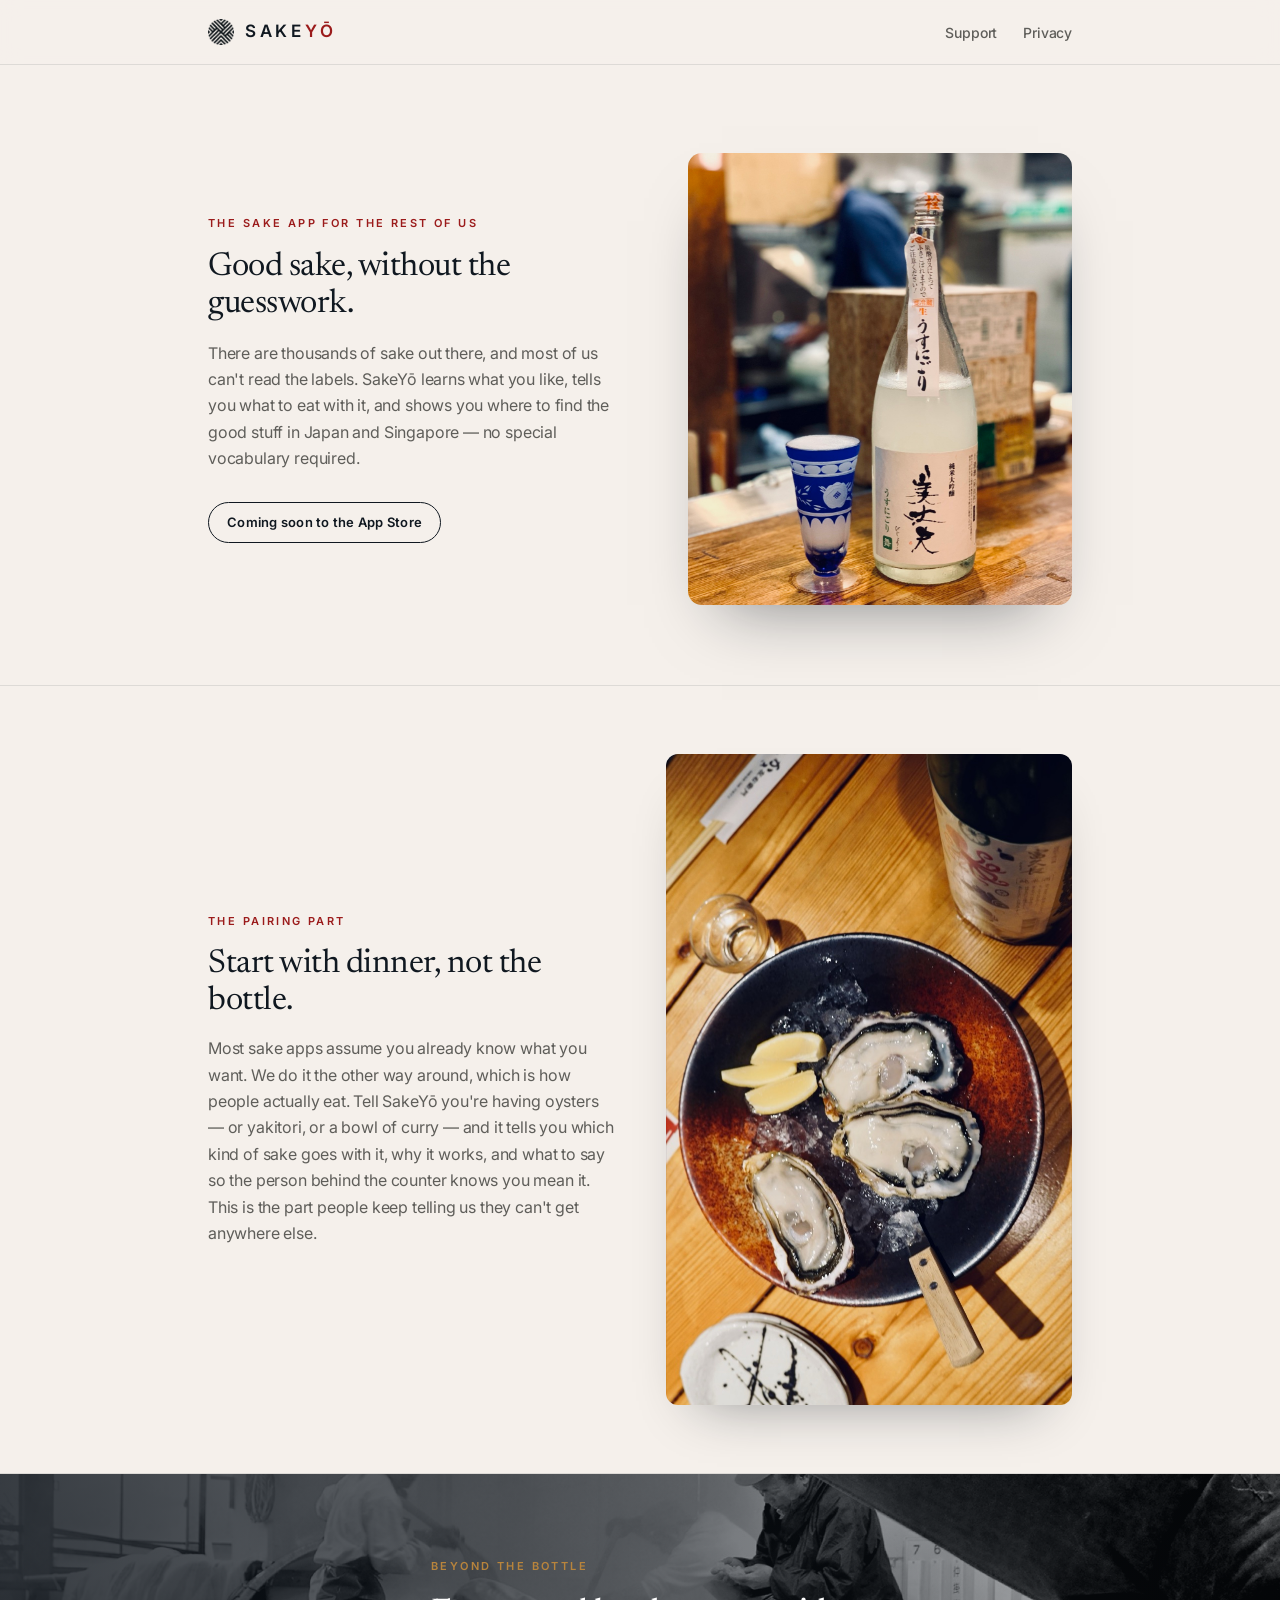
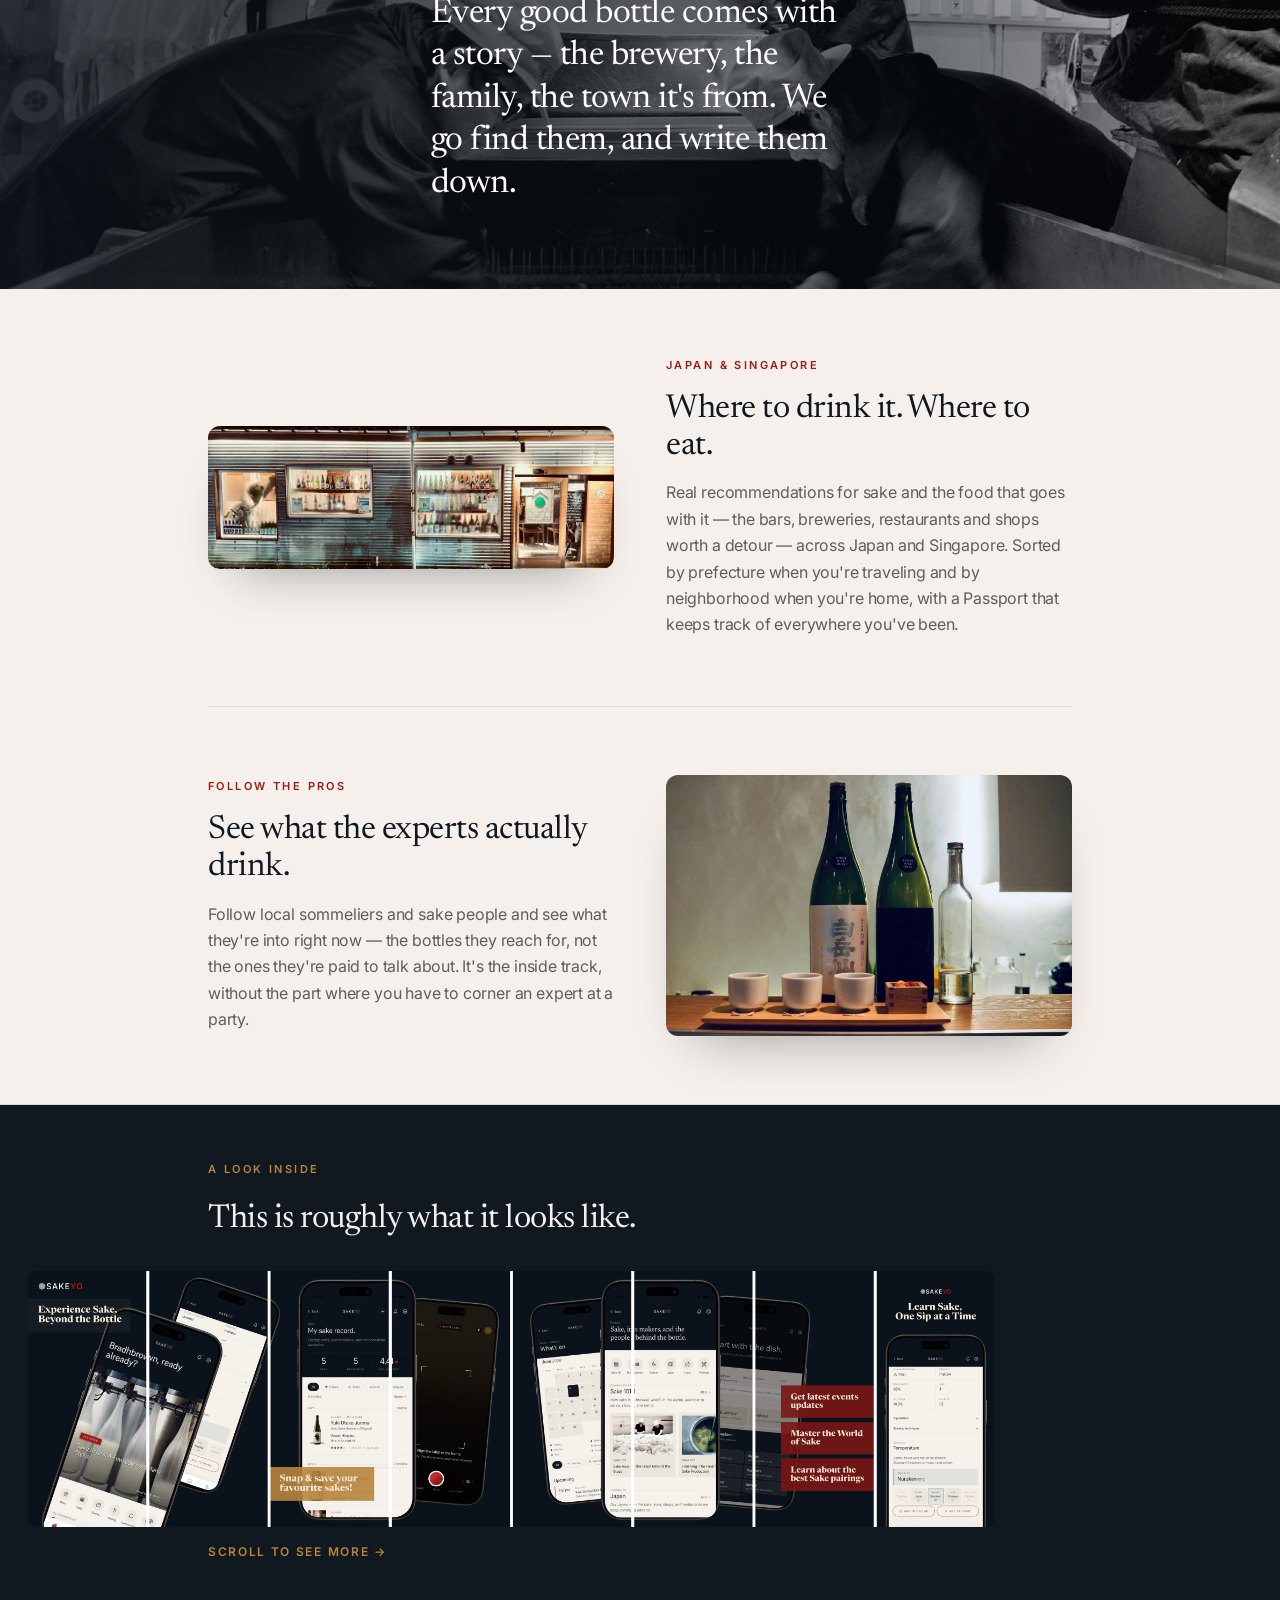
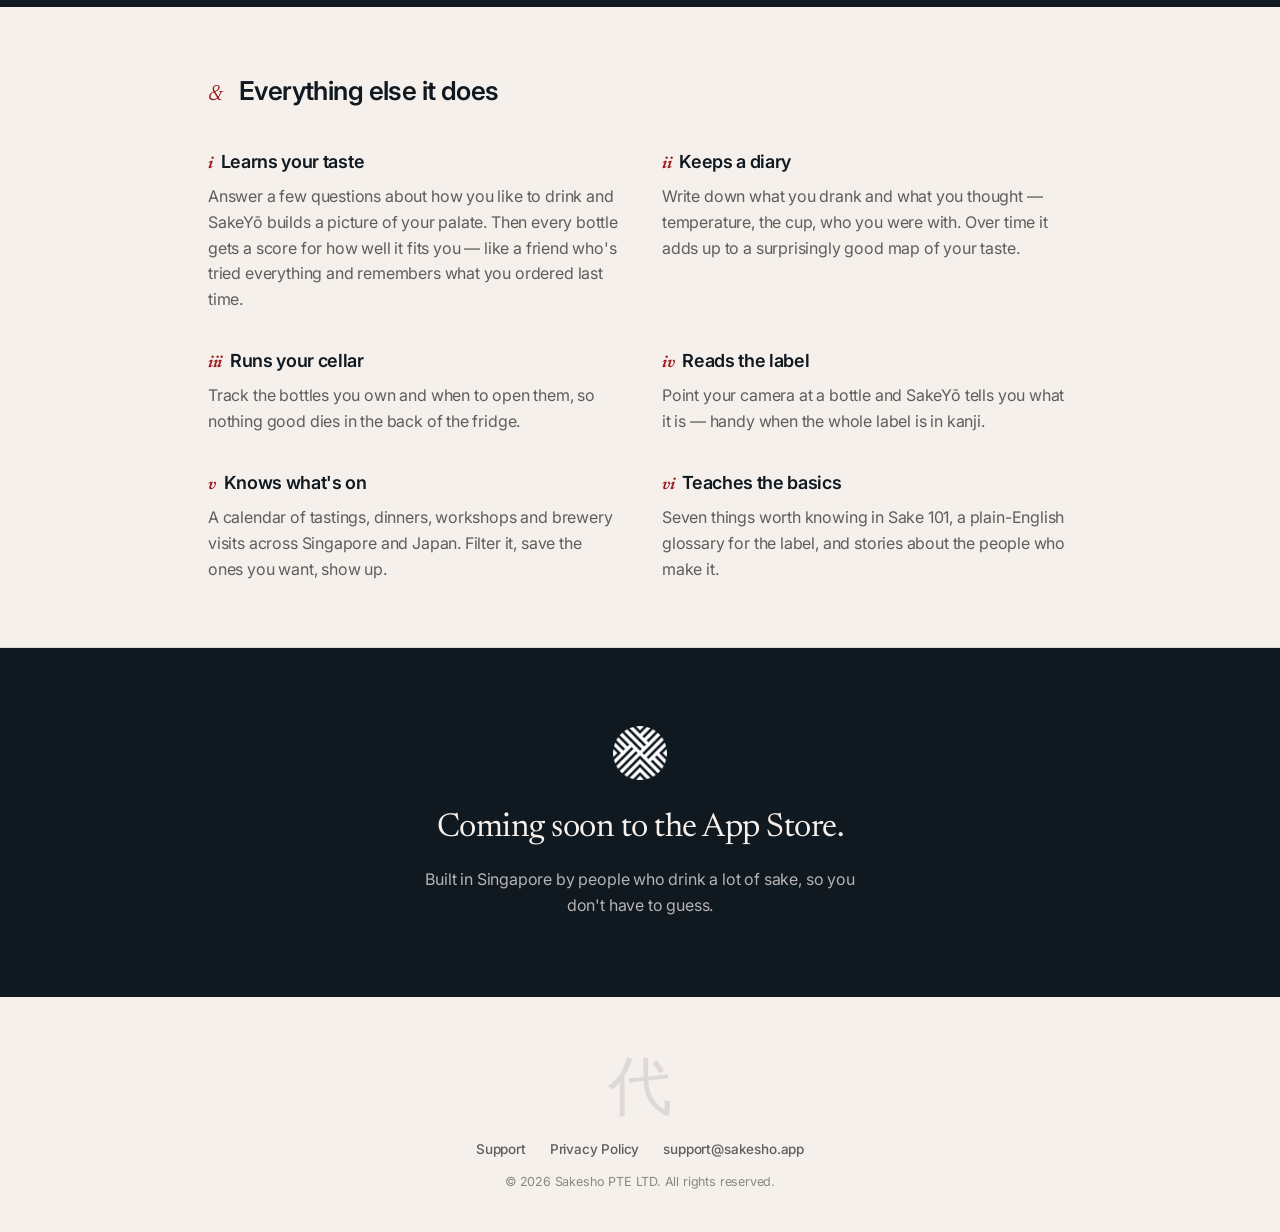
==== index.html @ 9c8bcdfa "Revert to bowl-oyster photo, match hero type to sections, shrink app strip - Roll pairing image back" ====
<!DOCTYPE html>
<html lang="en">
<head>
<meta charset="utf-8">
<meta name="viewport" content="width=device-width, initial-scale=1">
<title>SakeYō — Good sake, without the guesswork</title>
<meta name="description" content="SakeYō learns what sake you like, tells you what to eat with it, and shows you where to find the good stuff in Japan and Singapore. No special vocabulary required.">
<meta property="og:title" content="SakeYō — Good sake, without the guesswork">
<meta property="og:description" content="Learns what you like, tells you what to eat with it, and shows you where to find the good stuff in Japan and Singapore.">
<meta property="og:image" content="https://sakeyo.com/images/hero-bottle.jpg">
<meta property="og:type" content="website">
<meta property="og:url" content="https://sakeyo.com/">
<link rel="icon" type="image/png" href="images/logomark-black.png">
<link rel="preconnect" href="https://fonts.googleapis.com">
<link rel="preconnect" href="https://fonts.gstatic.com" crossorigin>
<link href="https://fonts.googleapis.com/css2?family=Inter:wght@400;500;600;700&family=Newsreader:opsz,wght@6..72,400;6..72,500;6..72,600&display=swap" rel="stylesheet">
<link rel="stylesheet" href="styles.css">
</head>
<body>

<nav class="nav">
  <div class="wrap">
    <a href="index.html" class="brand">
      <img class="brand-mark" src="images/logomark-black.png" alt="">
      <span class="wordmark">SAKE<span class="o">YŌ</span></span>
    </a>
    <div class="nav-links">
      <a href="support.html">Support</a>
      <a href="privacy.html">Privacy</a>
    </div>
  </div>
</nav>

<header class="hero">
  <div class="wrap hero-grid">
    <div class="hero-copy">
      <div class="overline">The sake app for the rest of us</div>
      <h1>Good sake, without the guesswork.</h1>
      <p>There are thousands of sake out there, and most of us can't read the labels. SakeYō learns what you like, tells you what to eat with it, and shows you where to find the good stuff in Japan and Singapore — no special vocabulary required.</p>
      <span class="badge">Coming soon to the App Store</span>
    </div>
    <div class="hero-media">
      <img src="images/hero-bottle.jpg" alt="A bottle of Bijofu junmai daiginjo with a blue cut-glass cup on a counter">
    </div>
  </div>
</header>

<section class="showcase">
  <div class="wrap">
    <div class="show-row reverse">
      <div class="show-media"><img src="images/oysters-bowl.jpg" alt="A bowl of fresh oysters on ice with lemon, beside a bottle of sake"></div>
      <div class="show-copy">
        <div class="overline">The pairing part</div>
        <h3>Start with dinner, not the bottle.</h3>
        <p>Most sake apps assume you already know what you want. We do it the other way around, which is how people actually eat. Tell SakeYō you're having oysters — or yakitori, or a bowl of curry — and it tells you which kind of sake goes with it, why it works, and what to say so the person behind the counter knows you mean it. This is the part people keep telling us they can't get anywhere else.</p>
      </div>
    </div>
  </div>
</section>

<section class="band">
  <img class="band-bg" src="images/craft.jpg" alt="Brewers at work inside a sake brewery">
  <div class="band-overlay"></div>
  <div class="wrap band-inner">
    <div class="overline light">Beyond the bottle</div>
    <p class="band-quote">Every good bottle comes with a story — the brewery, the family, the town it's from. We go find them, and write them down.</p>
  </div>
</section>

<section class="showcase">
  <div class="wrap">
    <div class="show-row">
      <div class="show-media"><img src="images/places.jpg" alt="A sake shop at night, its windows lined with bottles"></div>
      <div class="show-copy">
        <div class="overline">Japan &amp; Singapore</div>
        <h3>Where to drink it. Where to eat.</h3>
        <p>Real recommendations for sake and the food that goes with it — the bars, breweries, restaurants and shops worth a detour — across Japan and Singapore. Sorted by prefecture when you're traveling and by neighborhood when you're home, with a Passport that keeps track of everywhere you've been.</p>
      </div>
    </div>
    <div class="show-row reverse">
      <div class="show-media"><img src="images/flight.jpg" alt="A tasting flight of sake with bottles and small cups"></div>
      <div class="show-copy">
        <div class="overline">Follow the pros</div>
        <h3>See what the experts actually drink.</h3>
        <p>Follow local sommeliers and sake people and see what they're into right now — the bottles they reach for, not the ones they're paid to talk about. It's the inside track, without the part where you have to corner an expert at a party.</p>
      </div>
    </div>
  </div>
</section>

<section class="appshow">
  <div class="wrap">
    <div class="appshow-head">
      <div class="overline light">A look inside</div>
      <h2>This is roughly what it looks like.</h2>
    </div>
  </div>
  <div class="appshow-scroll">
    <img src="images/app-strip.jpg" alt="SakeYō app screens: recommendations, a tasting diary, label scanning, an events calendar, Sake 101, and food pairings">
  </div>
  <div class="wrap"><p class="appshow-hint">Scroll to see more →</p></div>
</section>

<section>
  <div class="wrap">
    <div class="sec-head"><span class="num">&amp;</span><h2>Everything else it does</h2></div>
    <div class="grid">
      <div class="feat">
        <h3><span class="mk">i</span>Learns your taste</h3>
        <p>Answer a few questions about how you like to drink and SakeYō builds a picture of your palate. Then every bottle gets a score for how well it fits you — like a friend who's tried everything and remembers what you ordered last time.</p>
      </div>
      <div class="feat">
        <h3><span class="mk">ii</span>Keeps a diary</h3>
        <p>Write down what you drank and what you thought — temperature, the cup, who you were with. Over time it adds up to a surprisingly good map of your taste.</p>
      </div>
      <div class="feat">
        <h3><span class="mk">iii</span>Runs your cellar</h3>
        <p>Track the bottles you own and when to open them, so nothing good dies in the back of the fridge.</p>
      </div>
      <div class="feat">
        <h3><span class="mk">iv</span>Reads the label</h3>
        <p>Point your camera at a bottle and SakeYō tells you what it is — handy when the whole label is in kanji.</p>
      </div>
      <div class="feat">
        <h3><span class="mk">v</span>Knows what's on</h3>
        <p>A calendar of tastings, dinners, workshops and brewery visits across Singapore and Japan. Filter it, save the ones you want, show up.</p>
      </div>
      <div class="feat">
        <h3><span class="mk">vi</span>Teaches the basics</h3>
        <p>Seven things worth knowing in Sake 101, a plain-English glossary for the label, and stories about the people who make it.</p>
      </div>
    </div>
  </div>
</section>

<section class="cta">
  <div class="wrap cta-inner">
    <img class="cta-mark" src="images/logomark-white.png" alt="">
    <h2>Coming soon to the App Store.</h2>
    <p>Built in Singapore by people who drink a lot of sake, so you don't have to guess.</p>
  </div>
</section>

<footer>
  <div class="wrap">
    <div class="kanji">代</div>
    <div class="foot-links">
      <a href="support.html">Support</a>
      <a href="privacy.html">Privacy Policy</a>
      <a href="mailto:support@sakesho.app">support@sakesho.app</a>
    </div>
    <div class="copy">© 2026 Sakesho PTE LTD. All rights reserved.</div>
  </div>
</footer>

</body>
</html>
---- styles.css ----
/* Sakesho — site styles (Kinfolk direction, matched to app UI kit) */
:root{
  --black:#0d131a; --crimson:#9B1B1B; --crimson-deep:#7A1515;
  --cream:#F5F0EB; --cream-deep:#EDE6DD; --cream-warm:#E8DFD2; --sand:#D4C5AA;
  --gold:#B8843C; --green:#2D6B4F; --navy:#1A2E3D;
  --ink:#101820; --ink-mute:#5F5E5A; --ink-faint:#8A8880;
  --hair:rgba(16,24,32,0.10); --hair-soft:rgba(16,24,32,0.06); --hair-strong:rgba(16,24,32,0.14);
  --sans:'Inter',-apple-system,BlinkMacSystemFont,'SF Pro Display',system-ui,sans-serif;
  --serif:'Newsreader', Georgia, 'Iowan Old Style', serif;
}
*{box-sizing:border-box;margin:0;padding:0}
html{scroll-behavior:smooth}
body{
  background:var(--cream);font-family:var(--sans);color:var(--ink);
  letter-spacing:-0.011em;-webkit-font-smoothing:antialiased;line-height:1.5;
}
a{color:inherit;text-decoration:none}
.wrap{max-width:920px;margin:0 auto;padding:0 28px}

/* NAV */
.nav{border-bottom:1px solid var(--hair);position:sticky;top:0;background:rgba(245,240,235,0.88);backdrop-filter:blur(10px);z-index:10}
.nav .wrap{display:flex;align-items:center;justify-content:space-between;height:64px}
.brand{display:flex;align-items:center;gap:11px}
.brand-mark{width:26px;height:26px;display:block}
.wordmark{font-family:var(--sans);font-size:17px;font-weight:600;letter-spacing:0.22em;text-transform:uppercase;color:var(--ink)}
.wordmark .o{color:var(--crimson)}
.nav-links{display:flex;gap:26px;font-size:14px;font-weight:500;color:var(--ink-mute)}
.nav-links a:hover{color:var(--crimson)}

/* HERO */
.hero{padding:88px 0 80px;border-bottom:1px solid var(--hair)}
.hero-grid{display:grid;grid-template-columns:1.05fr 0.95fr;gap:56px;align-items:center}
.overline{font-family:var(--sans);font-size:11px;font-weight:600;letter-spacing:0.22em;text-transform:uppercase;color:var(--crimson);margin-bottom:18px}
.overline.light{color:var(--gold)}
/* Hero header/body deliberately matched to the showcase sections for consistency */
.hero h1{font-family:var(--serif);font-size:clamp(25px,3vw,33px);font-weight:400;line-height:1.12;letter-spacing:-0.015em;margin-bottom:16px;max-width:18ch}
.hero p{font-size:16px;color:var(--ink-mute);line-height:1.65;max-width:46ch}
.badge{display:inline-block;margin-top:30px;padding:10px 18px;border:1px solid var(--ink);border-radius:100px;font-size:13px;font-weight:600;letter-spacing:0.02em;color:var(--ink)}
.hero-media img{width:100%;height:auto;display:block;border-radius:14px;box-shadow:0 34px 64px -34px rgba(16,24,32,0.5)}

/* IMAGE BAND */
.band{position:relative;border:0;padding:0;min-height:360px;display:flex;align-items:center;overflow:hidden}
.band-bg{position:absolute;inset:0;width:100%;height:100%;object-fit:cover;filter:grayscale(100%) contrast(1.04)}
.band-overlay{position:absolute;inset:0;background:linear-gradient(90deg,rgba(13,19,26,0.82) 0%,rgba(13,19,26,0.55) 55%,rgba(13,19,26,0.30) 100%)}
.band-inner{position:relative;padding:84px 28px}
.band-quote{font-family:var(--serif);font-size:clamp(25px,3.2vw,34px);font-weight:400;line-height:1.25;letter-spacing:-0.015em;color:#fff;max-width:22ch;margin-top:14px}

/* SHOWCASE ROWS */
.showcase{padding:0;border-bottom:1px solid var(--hair)}
.show-row{display:grid;grid-template-columns:1fr 1fr;gap:52px;align-items:center;padding:68px 0;border-bottom:1px solid var(--hair)}
.show-row:last-child{border-bottom:0}
.show-media img{width:100%;height:auto;display:block;border-radius:12px;box-shadow:0 28px 54px -32px rgba(16,24,32,0.45)}
.show-row.reverse .show-media{order:2}
.show-copy h3{font-family:var(--serif);font-size:clamp(25px,3vw,33px);font-weight:400;line-height:1.12;letter-spacing:-0.015em;margin:10px 0 14px}
.show-copy p{font-size:16px;color:var(--ink-mute);line-height:1.65;max-width:42ch}

/* APP SHOWCASE (scrollable strip) */
.appshow{background:var(--ink);border:0;padding:56px 0 46px;overflow:hidden}
.appshow-head{margin-bottom:26px}
.appshow-head h2{font-family:var(--serif);font-size:clamp(25px,3vw,33px);font-weight:400;letter-spacing:-0.015em;color:var(--cream)}
.appshow-scroll{overflow-x:auto;-webkit-overflow-scrolling:touch;padding:0 28px;scrollbar-width:thin}
.appshow-scroll img{height:clamp(190px,20vw,280px);width:auto;max-width:none;display:block;border-radius:8px}
.appshow-hint{margin-top:16px;font-size:12px;font-weight:600;letter-spacing:0.14em;text-transform:uppercase;color:var(--gold)}

/* CTA */
.cta{background:var(--ink);border:0;padding:78px 0}
.cta-inner{text-align:center}
.cta-mark{width:54px;height:54px;display:block;margin:0 auto 24px}
.cta h2{font-family:var(--serif);font-size:clamp(25px,3vw,33px);font-weight:400;letter-spacing:-0.015em;color:var(--cream);margin-bottom:14px}
.cta p{font-size:16px;color:rgba(245,240,235,0.72);line-height:1.6;max-width:44ch;margin:0 auto}

/* SECTION */
section{padding:64px 0;border-bottom:1px solid var(--hair)}
.sec-head{display:flex;align-items:baseline;gap:16px;margin-bottom:36px}
.sec-head .num{font-family:var(--serif);font-style:italic;font-size:22px;color:var(--crimson)}
.sec-head h2{font-family:var(--sans);font-size:26px;font-weight:600;letter-spacing:-0.022em}

/* FEATURE GRID */
.grid{display:grid;grid-template-columns:repeat(2,1fr);gap:34px 44px}
.feat h3{font-family:var(--sans);font-size:18px;font-weight:600;letter-spacing:-0.018em;margin-bottom:8px}
.feat h3 .mk{color:var(--crimson);font-family:var(--serif);font-style:italic;font-size:16px;margin-right:8px}
.feat p{font-size:16px;color:var(--ink-mute);line-height:1.62}

/* SUPPORT / PROSE */
.prose{max-width:680px}
.prose h1{font-family:var(--serif);font-size:clamp(36px,6vw,52px);font-weight:400;line-height:1.05;letter-spacing:-0.02em;margin-bottom:18px}
.lead{font-size:18px;color:var(--ink-mute);line-height:1.6;margin-bottom:8px}
.prose h2{font-family:var(--sans);font-size:20px;font-weight:600;letter-spacing:-0.02em;margin:38px 0 10px}
.prose h3{font-family:var(--sans);font-size:16px;font-weight:600;margin:26px 0 6px}
.prose p{font-size:15.5px;color:var(--ink-mute);line-height:1.65;margin-bottom:14px}
.prose ul{margin:0 0 14px 0;padding-left:0;list-style:none}
.prose li{font-size:15.5px;color:var(--ink-mute);line-height:1.6;padding:6px 0 6px 22px;position:relative}
.prose li::before{content:"—";position:absolute;left:0;color:var(--crimson)}
.prose a{color:var(--crimson);font-weight:500;border-bottom:1px solid rgba(155,27,27,0.3)}
.prose strong{color:var(--ink);font-weight:600}

/* FAQ */
.faq{border-top:1px solid var(--hair)}
.faq details{border-bottom:1px solid var(--hair)}
.faq summary{font-family:var(--sans);font-size:17px;font-weight:600;letter-spacing:-0.015em;color:var(--ink);padding:20px 36px 20px 0;cursor:pointer;list-style:none;position:relative}
.faq summary::-webkit-details-marker{display:none}
.faq summary::after{content:"+";position:absolute;right:6px;top:18px;font-size:22px;font-weight:400;color:var(--crimson);transition:transform .2s}
.faq details[open] summary::after{content:"–"}
.faq .ans{padding:0 0 22px;font-size:15.5px;color:var(--ink-mute);line-height:1.65;max-width:62ch}
.faq .ans a{color:var(--crimson);border-bottom:1px solid rgba(155,27,27,0.3)}

/* CONTACT CARD */
.card{background:#fff;border:1px solid var(--hair-soft);border-radius:10px;padding:30px 32px;margin-top:8px}
.card .label{font-size:11px;font-weight:600;letter-spacing:0.18em;text-transform:uppercase;color:var(--ink-faint);margin-bottom:8px}
.card .email{font-family:var(--serif);font-size:26px;color:var(--ink)}
.card .email a{color:var(--crimson)}
.card .note{font-size:14px;color:var(--ink-mute);margin-top:10px}

/* FOOTER */
footer{padding:56px 0 40px;text-align:center}
.kanji{font-family:var(--sans);font-size:64px;line-height:1;color:rgba(16,24,32,0.10);user-select:none;margin-bottom:22px}
.foot-links{display:flex;gap:24px;justify-content:center;font-size:13.5px;font-weight:500;color:var(--ink-mute);margin-bottom:14px;flex-wrap:wrap}
.foot-links a:hover{color:var(--crimson)}
.copy{font-size:12.5px;color:var(--ink-faint)}

@media (max-width:820px){
  .hero-grid{grid-template-columns:1fr;gap:36px}
  .hero-media{order:-1}
  .show-row{grid-template-columns:1fr;gap:26px;padding:48px 0}
  .show-row.reverse .show-media{order:0}
  .band-quote{max-width:24ch}
}
@media (max-width:640px){
  .grid{grid-template-columns:1fr;gap:28px}
  .nav-links{gap:18px}
  .hero{padding:56px 0 48px}
  section{padding:48px 0}
  .band-inner{padding:60px 28px}
  .cta{padding:60px 0}
}
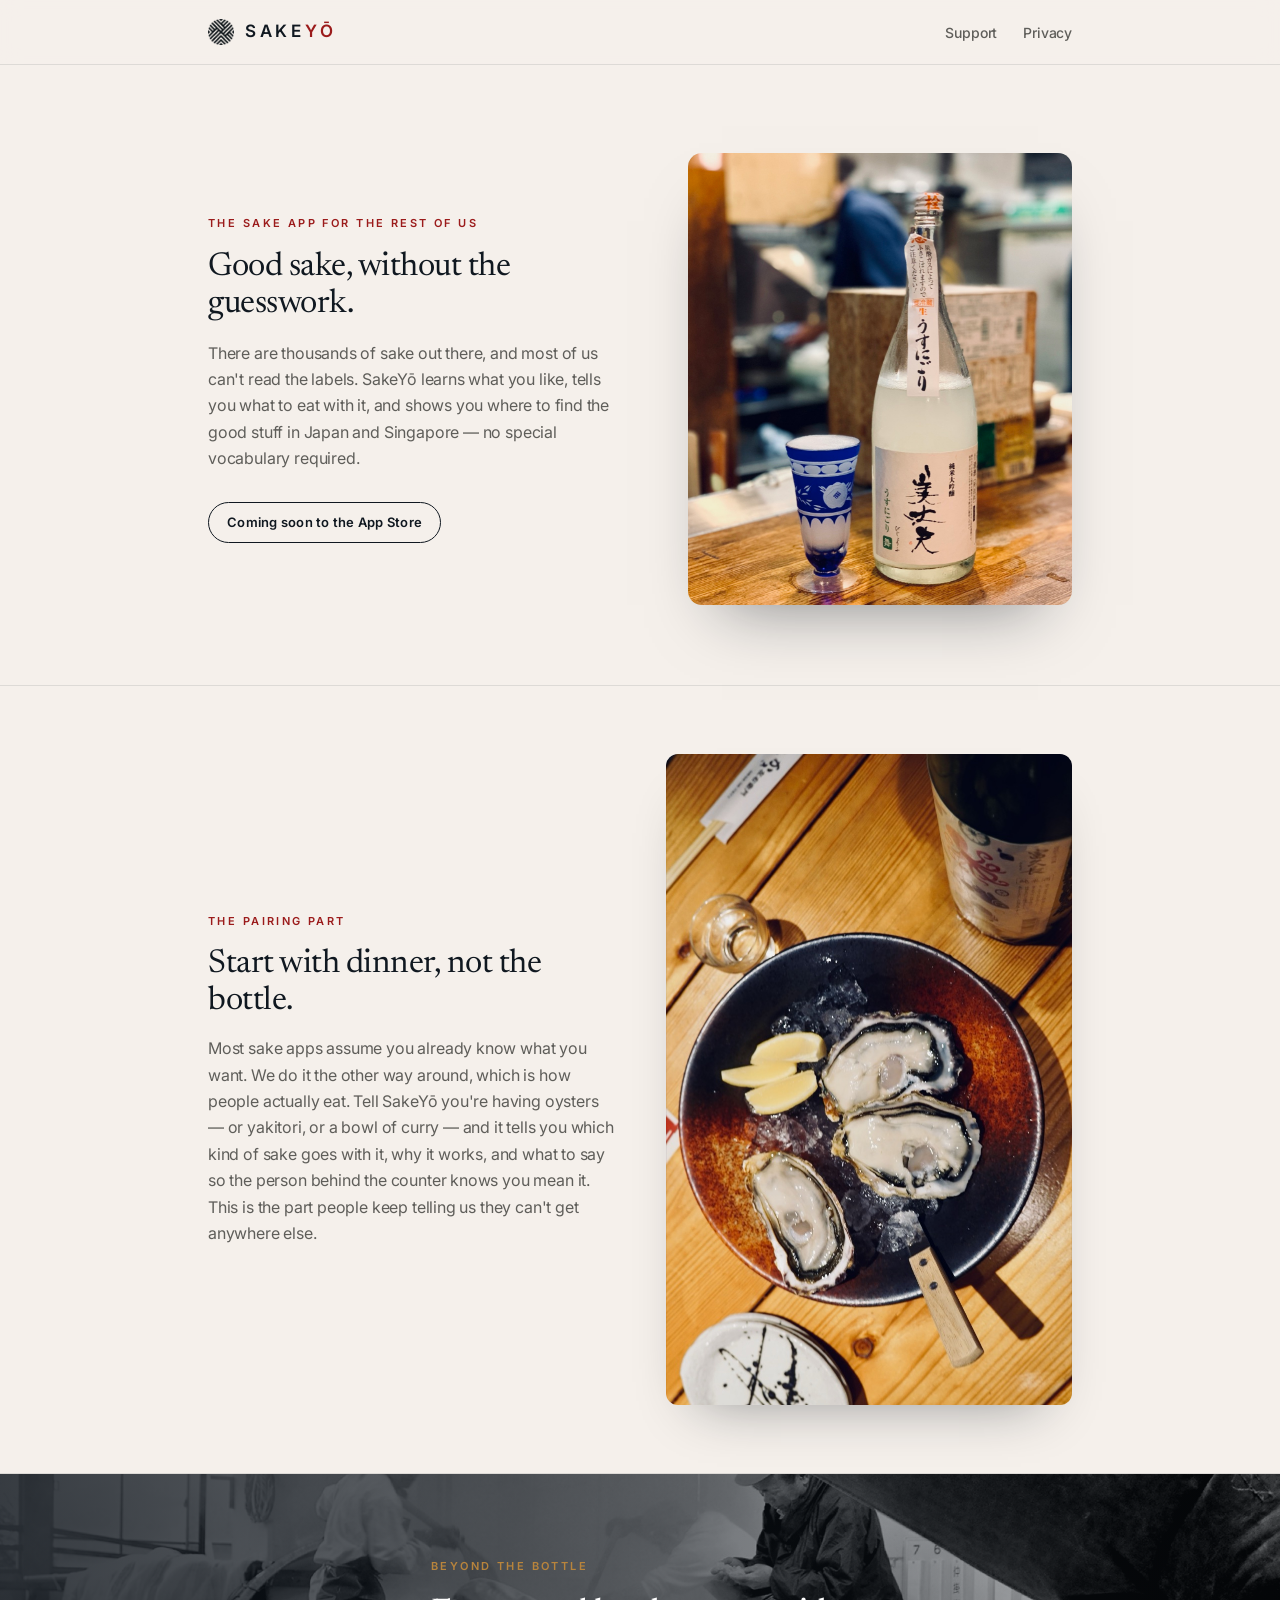
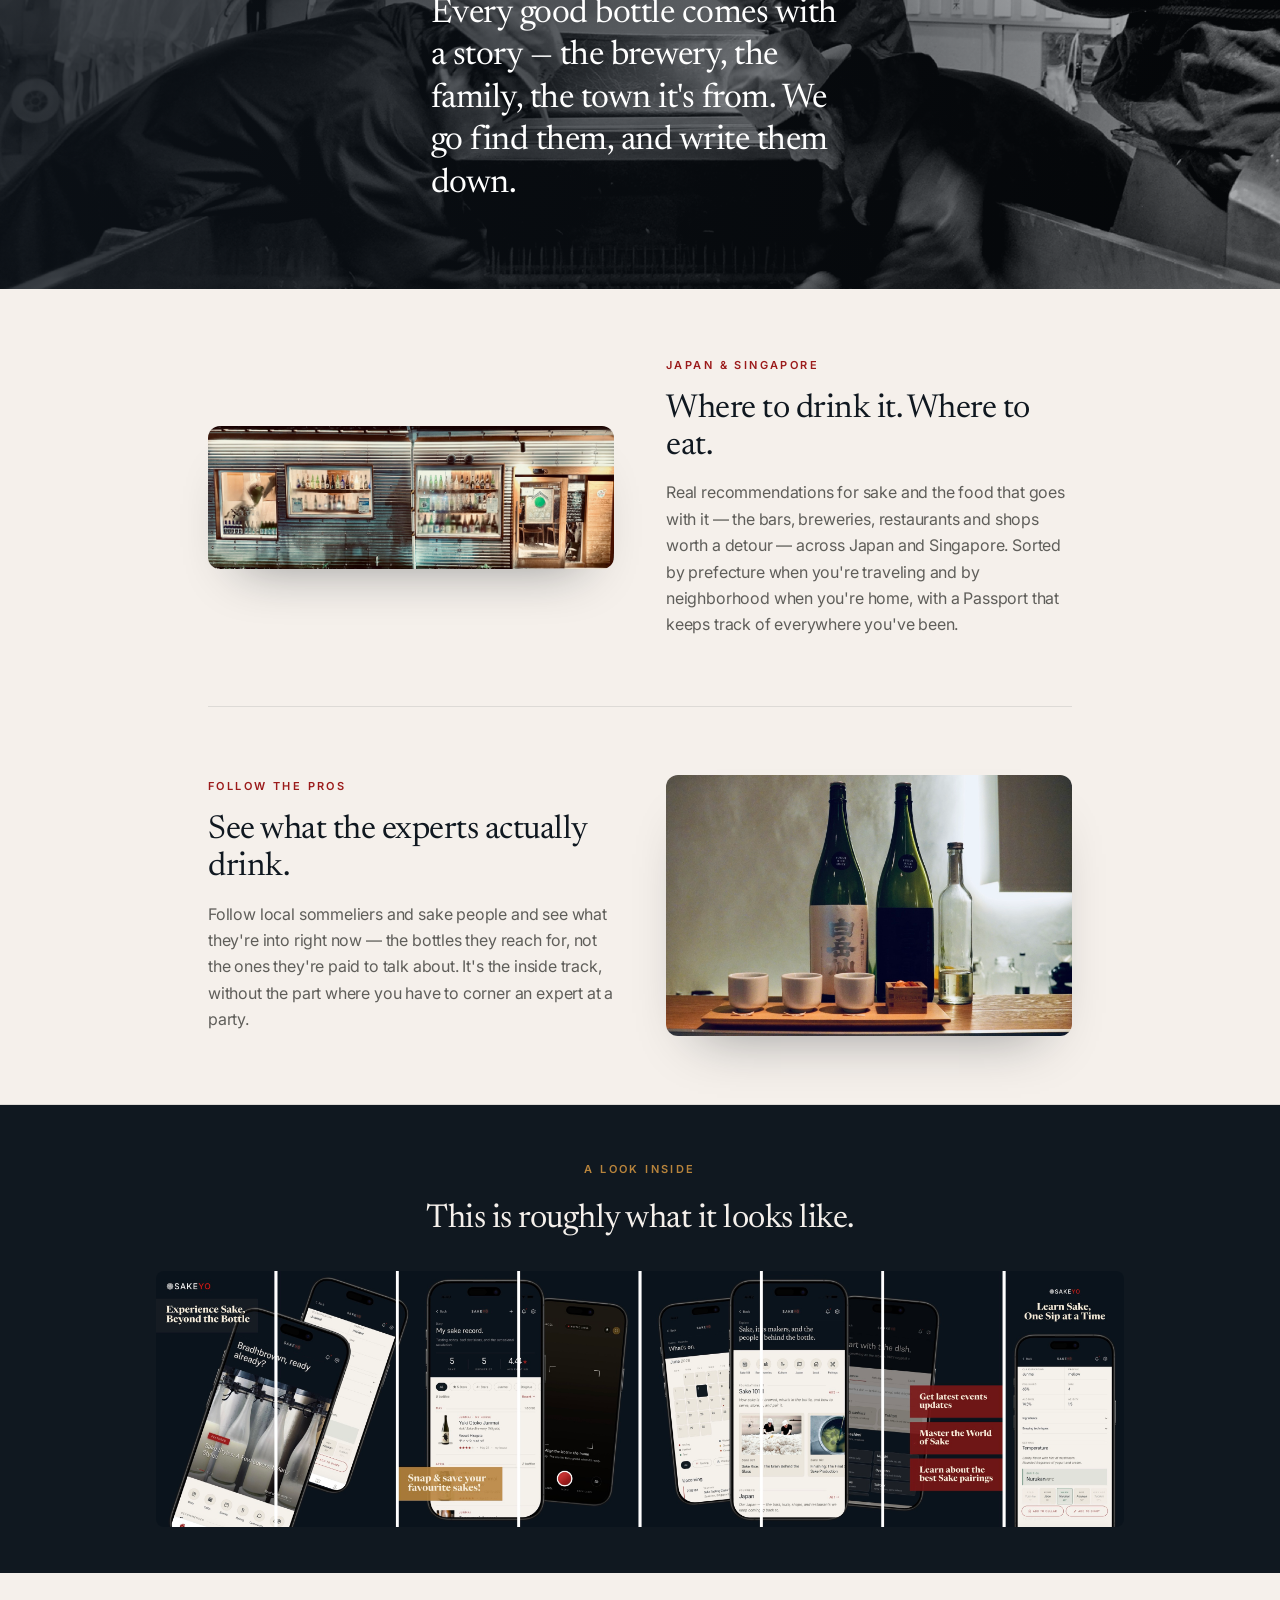
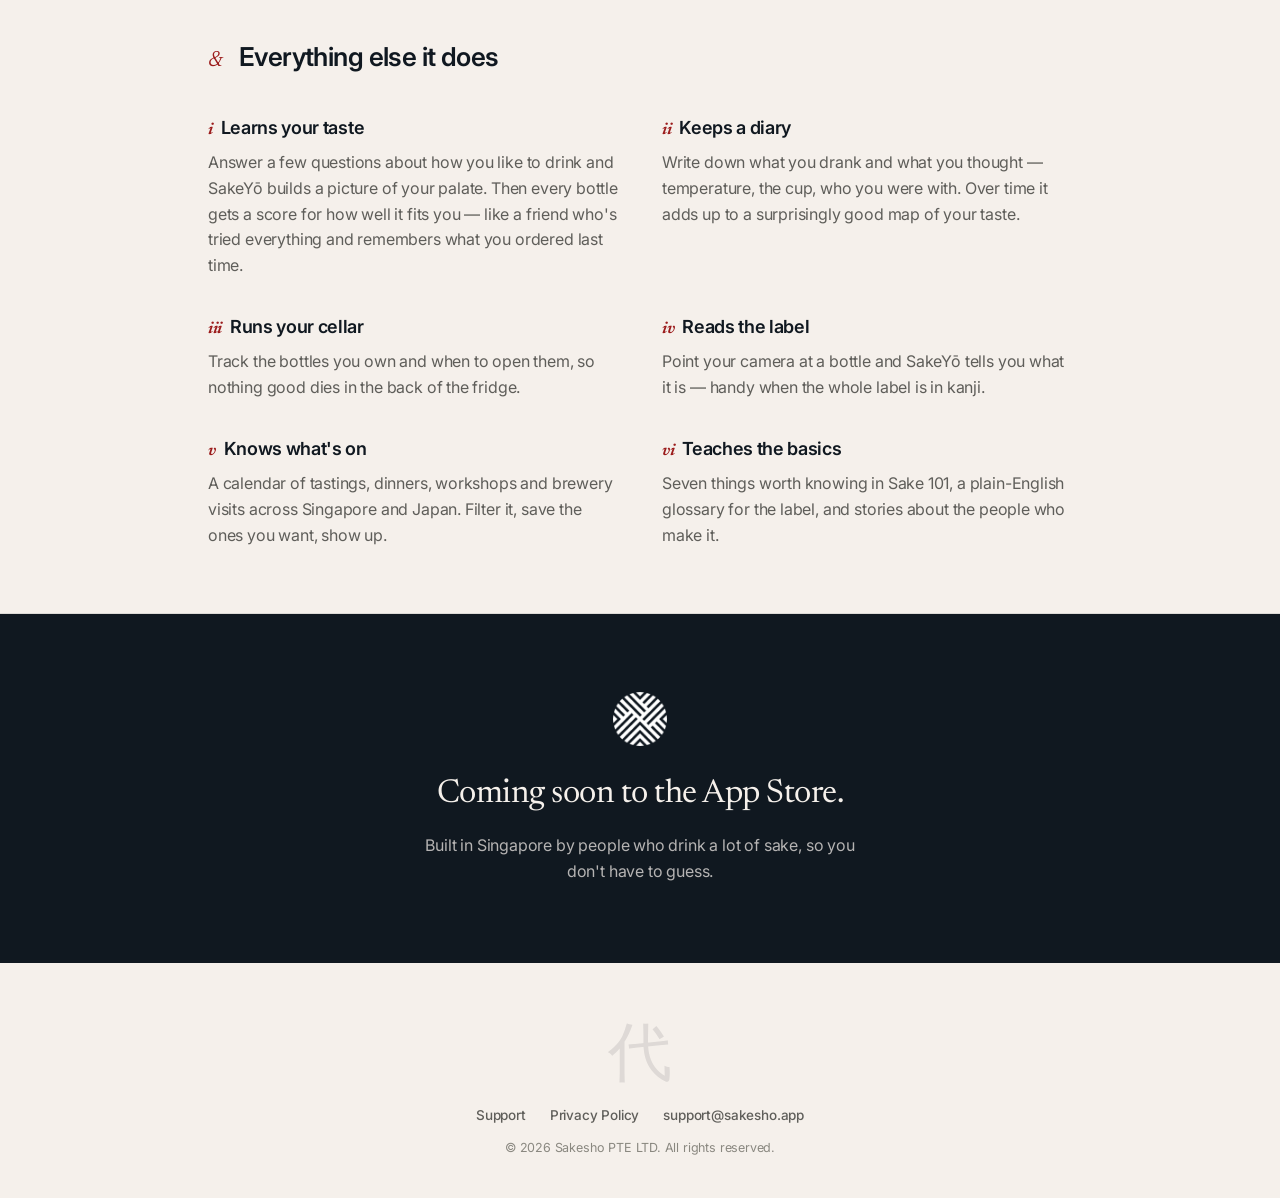
==== commit 7f48f3ef: "Center the app-screenshot strip and remove the scroll hint Co-Authored-By: Claude Opus 4.8 (1M conte" ====
--- a/index.html
+++ b/index.html
@@ -98,7 +98,6 @@
   <div class="appshow-scroll">
     <img src="images/app-strip.jpg" alt="SakeYō app screens: recommendations, a tasting diary, label scanning, an events calendar, Sake 101, and food pairings">
   </div>
-  <div class="wrap"><p class="appshow-hint">Scroll to see more →</p></div>
 </section>
 
 <section>
--- a/styles.css
+++ b/styles.css
@@ -56,10 +56,10 @@
 
 /* APP SHOWCASE (scrollable strip) */
 .appshow{background:var(--ink);border:0;padding:56px 0 46px;overflow:hidden}
-.appshow-head{margin-bottom:26px}
+.appshow-head{margin-bottom:26px;text-align:center}
 .appshow-head h2{font-family:var(--serif);font-size:clamp(25px,3vw,33px);font-weight:400;letter-spacing:-0.015em;color:var(--cream)}
 .appshow-scroll{overflow-x:auto;-webkit-overflow-scrolling:touch;padding:0 28px;scrollbar-width:thin}
-.appshow-scroll img{height:clamp(190px,20vw,280px);width:auto;max-width:none;display:block;border-radius:8px}
+.appshow-scroll img{height:clamp(190px,20vw,280px);width:auto;max-width:none;display:block;margin:0 auto;border-radius:8px}
 .appshow-hint{margin-top:16px;font-size:12px;font-weight:600;letter-spacing:0.14em;text-transform:uppercase;color:var(--gold)}
 
 /* CTA */
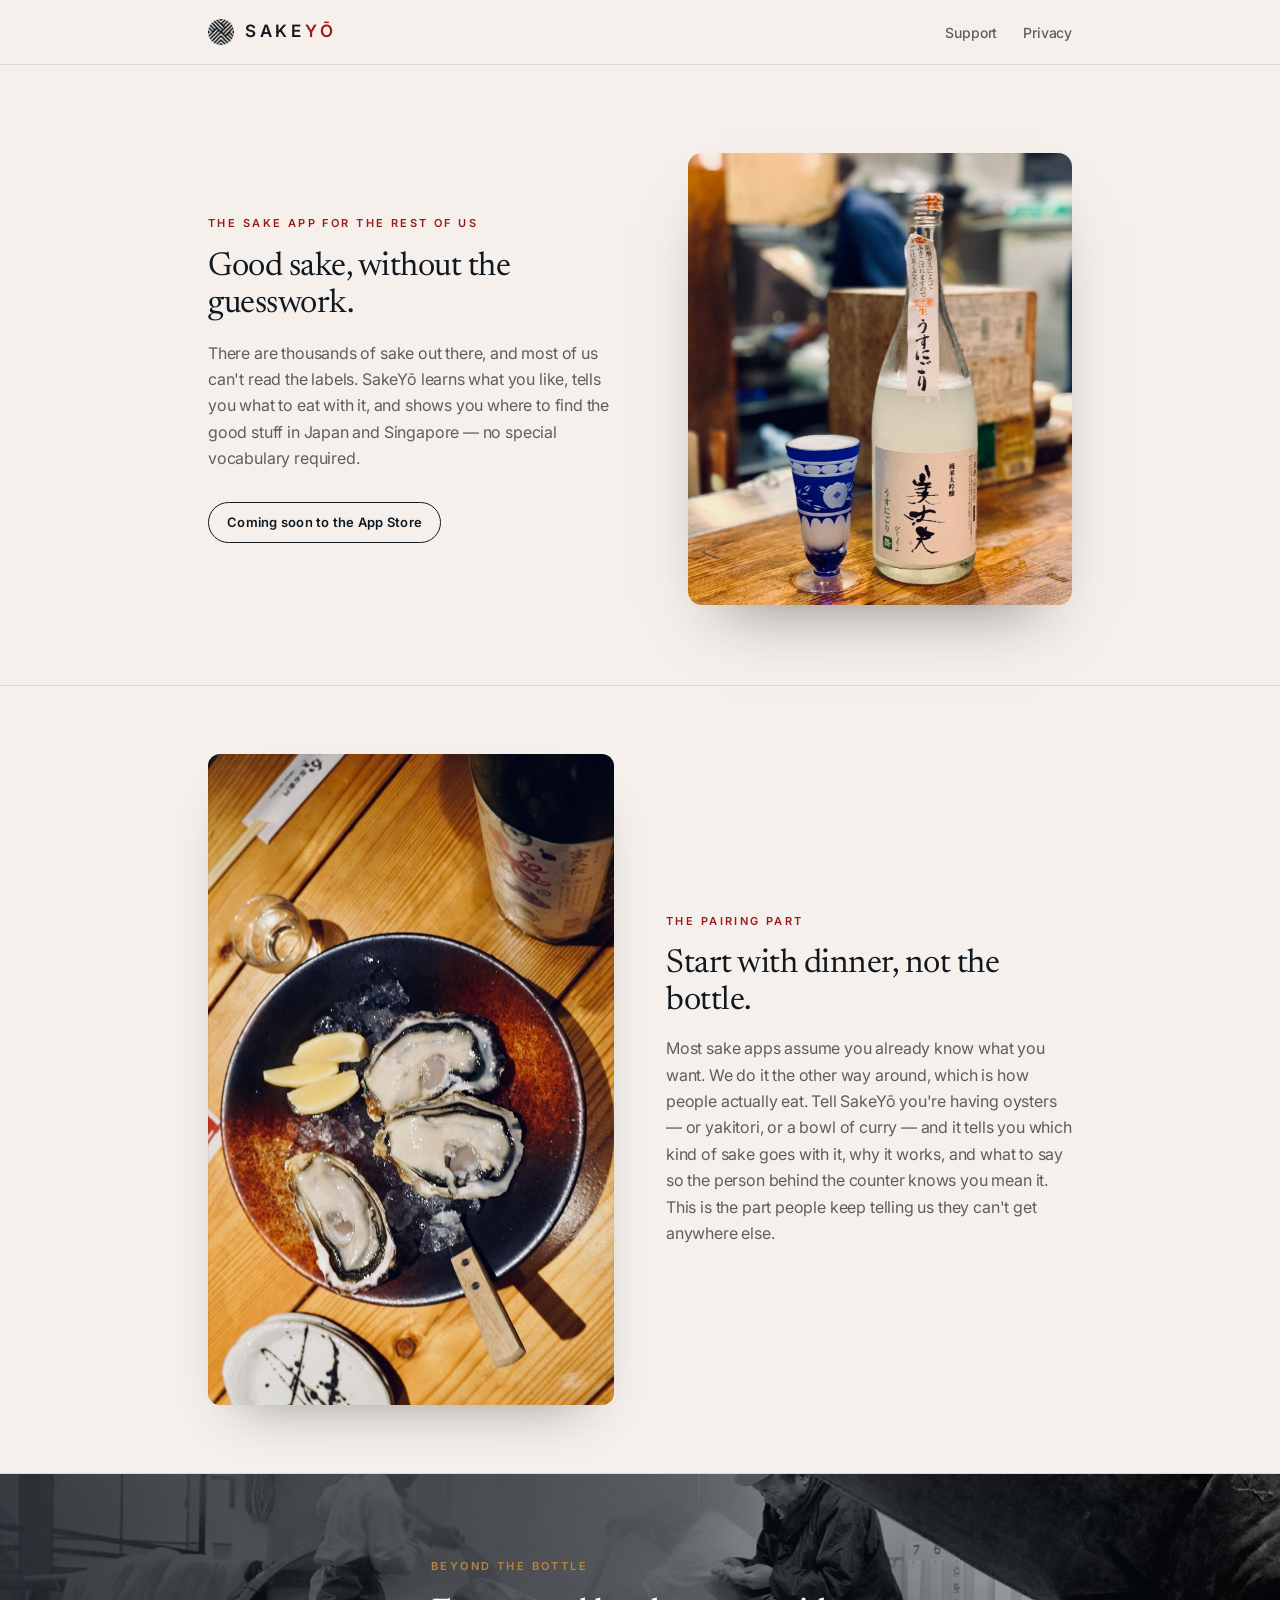
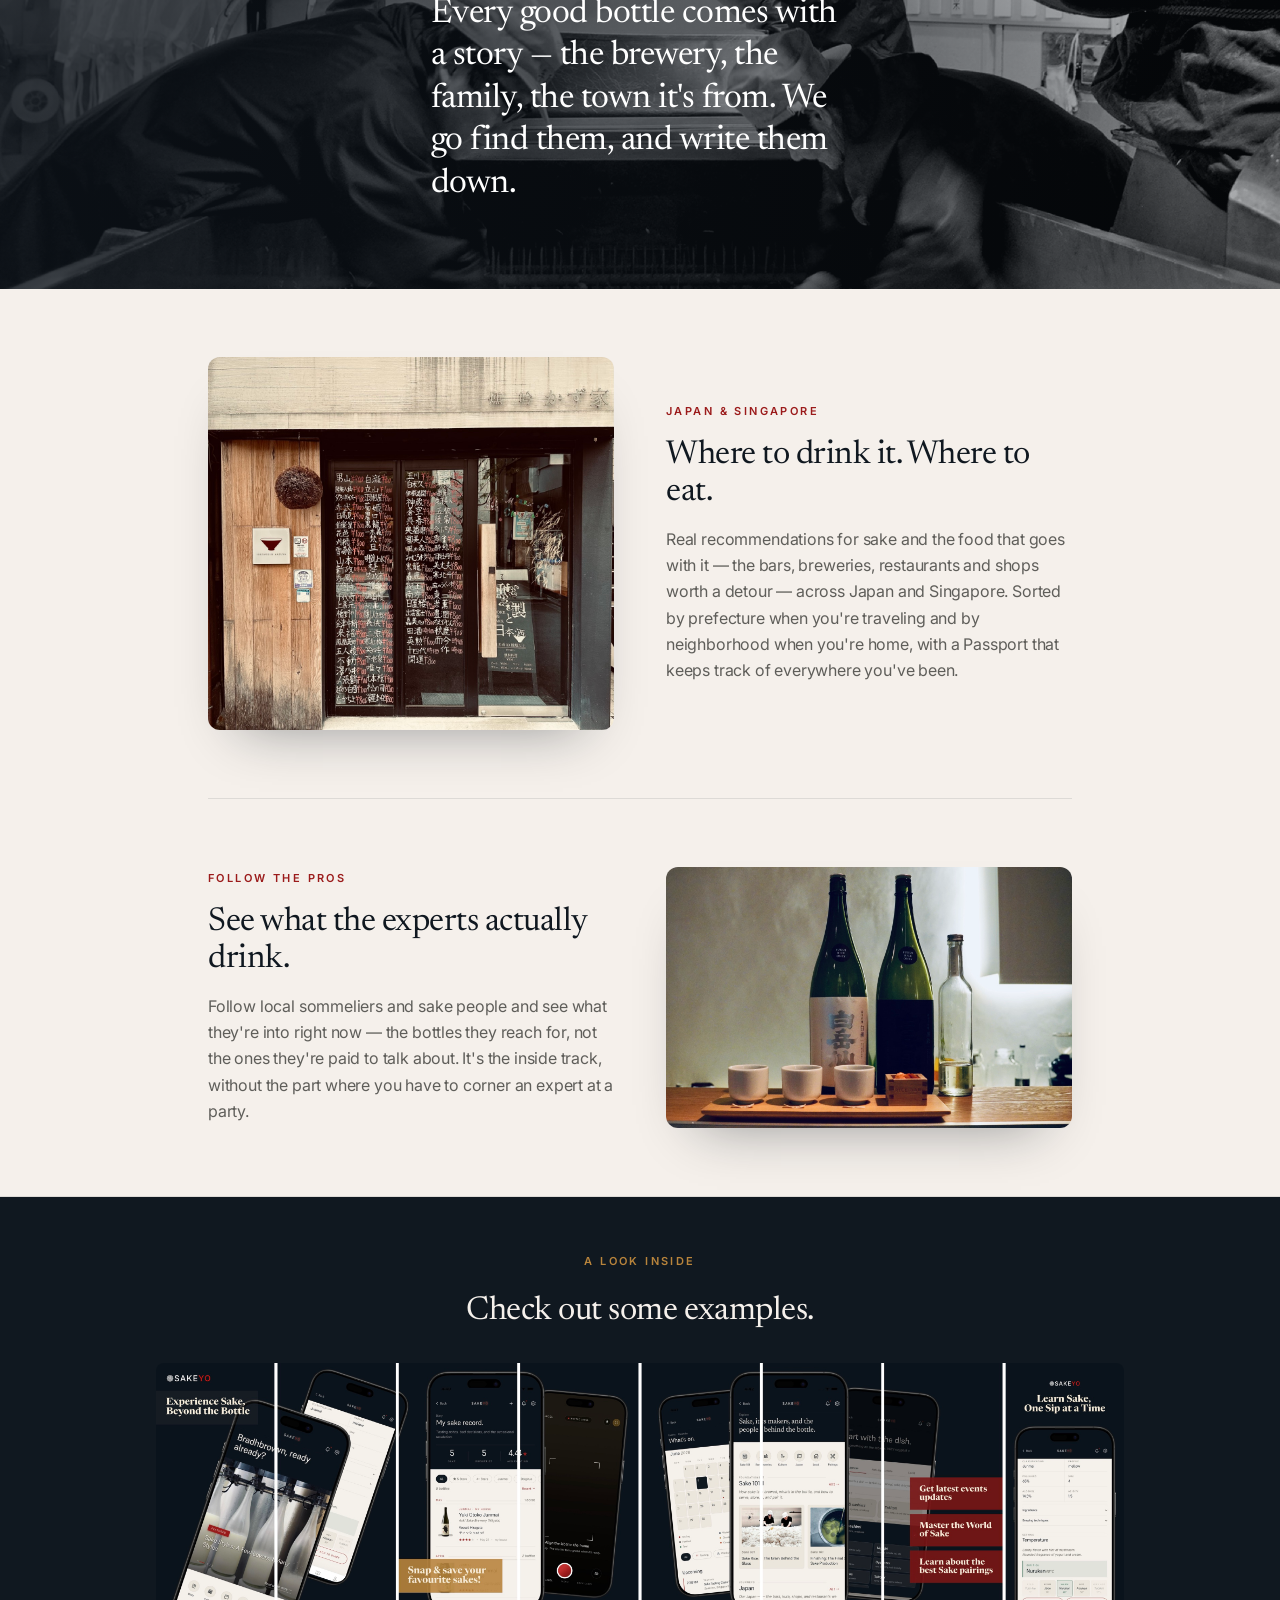
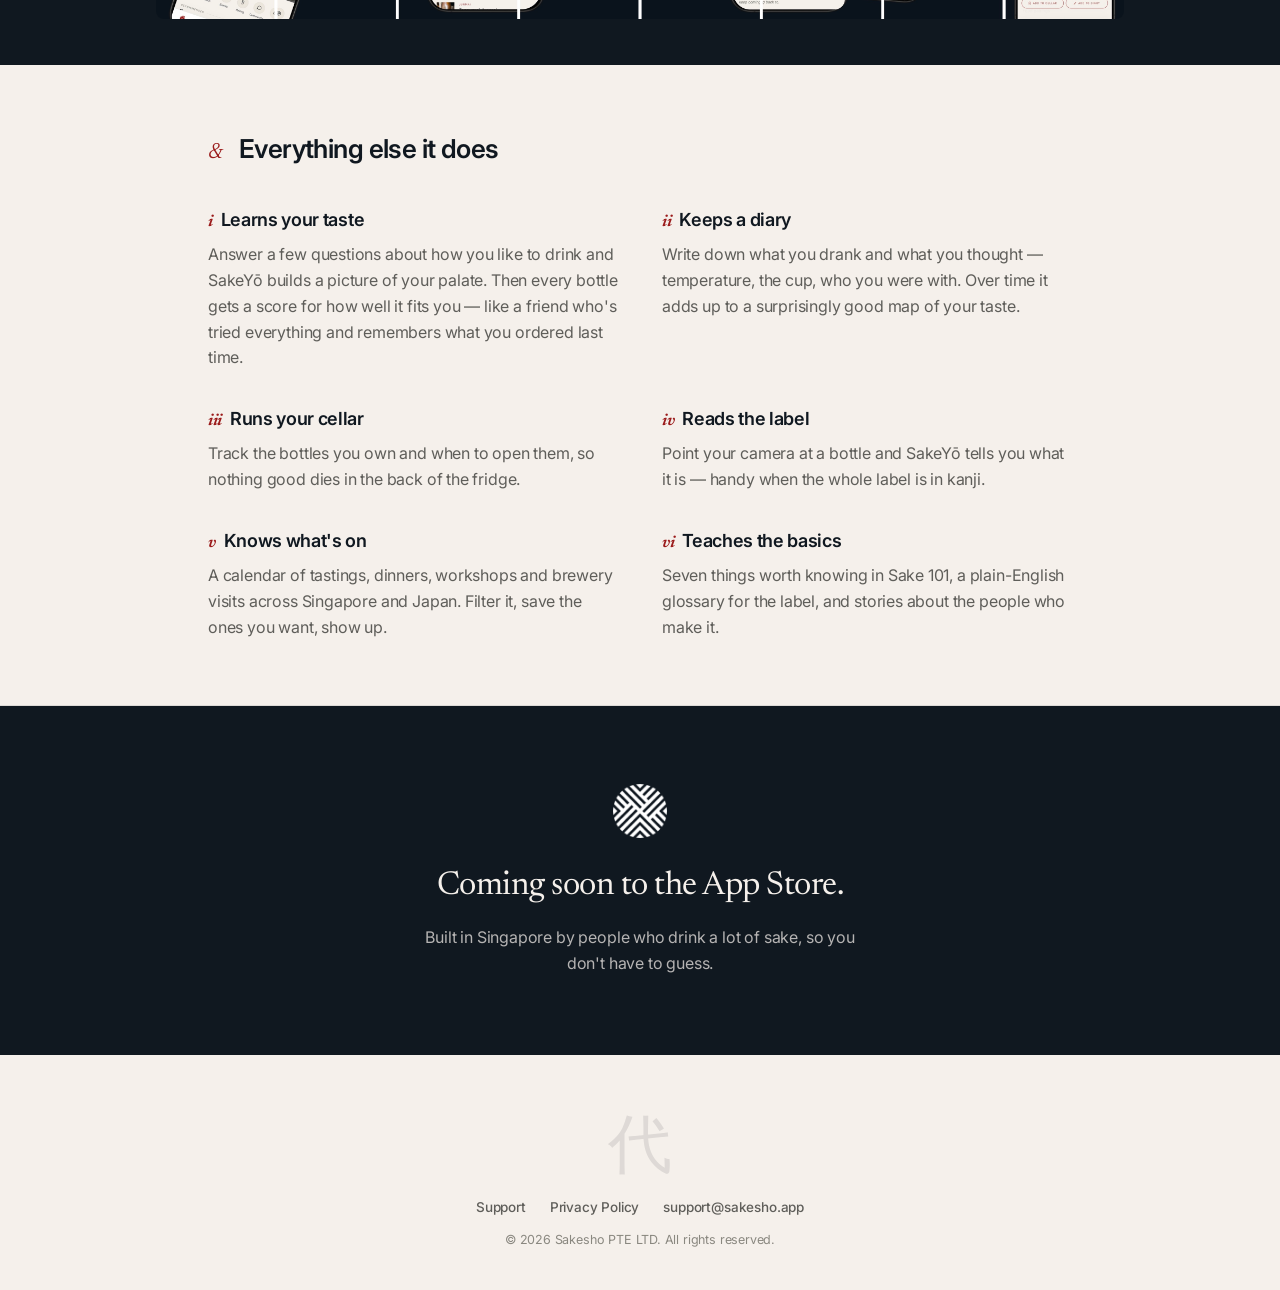
==== commit 9a8188d0: "App-strip heading to 'Check out some examples', swap Japan image (IMG_1990), flip pairing layout Co-" ====
--- a/index.html
+++ b/index.html
@@ -14,7 +14,7 @@
 <link rel="preconnect" href="https://fonts.googleapis.com">
 <link rel="preconnect" href="https://fonts.gstatic.com" crossorigin>
 <link href="https://fonts.googleapis.com/css2?family=Inter:wght@400;500;600;700&family=Newsreader:opsz,wght@6..72,400;6..72,500;6..72,600&display=swap" rel="stylesheet">
-<link rel="stylesheet" href="styles.css">
+<link rel="stylesheet" href="styles.css?v=2">
 </head>
 <body>
 
@@ -47,7 +47,7 @@
 
 <section class="showcase">
   <div class="wrap">
-    <div class="show-row reverse">
+    <div class="show-row">
       <div class="show-media"><img src="images/oysters-bowl.jpg" alt="A bowl of fresh oysters on ice with lemon, beside a bottle of sake"></div>
       <div class="show-copy">
         <div class="overline">The pairing part</div>
@@ -70,7 +70,7 @@
 <section class="showcase">
   <div class="wrap">
     <div class="show-row">
-      <div class="show-media"><img src="images/places.jpg" alt="A sake shop at night, its windows lined with bottles"></div>
+      <div class="show-media"><img src="images/japan.jpg" alt="A sake bar storefront, its glass door covered in handwritten sake names"></div>
       <div class="show-copy">
         <div class="overline">Japan &amp; Singapore</div>
         <h3>Where to drink it. Where to eat.</h3>
@@ -92,7 +92,7 @@
   <div class="wrap">
     <div class="appshow-head">
       <div class="overline light">A look inside</div>
-      <h2>This is roughly what it looks like.</h2>
+      <h2>Check out some examples.</h2>
     </div>
   </div>
   <div class="appshow-scroll">
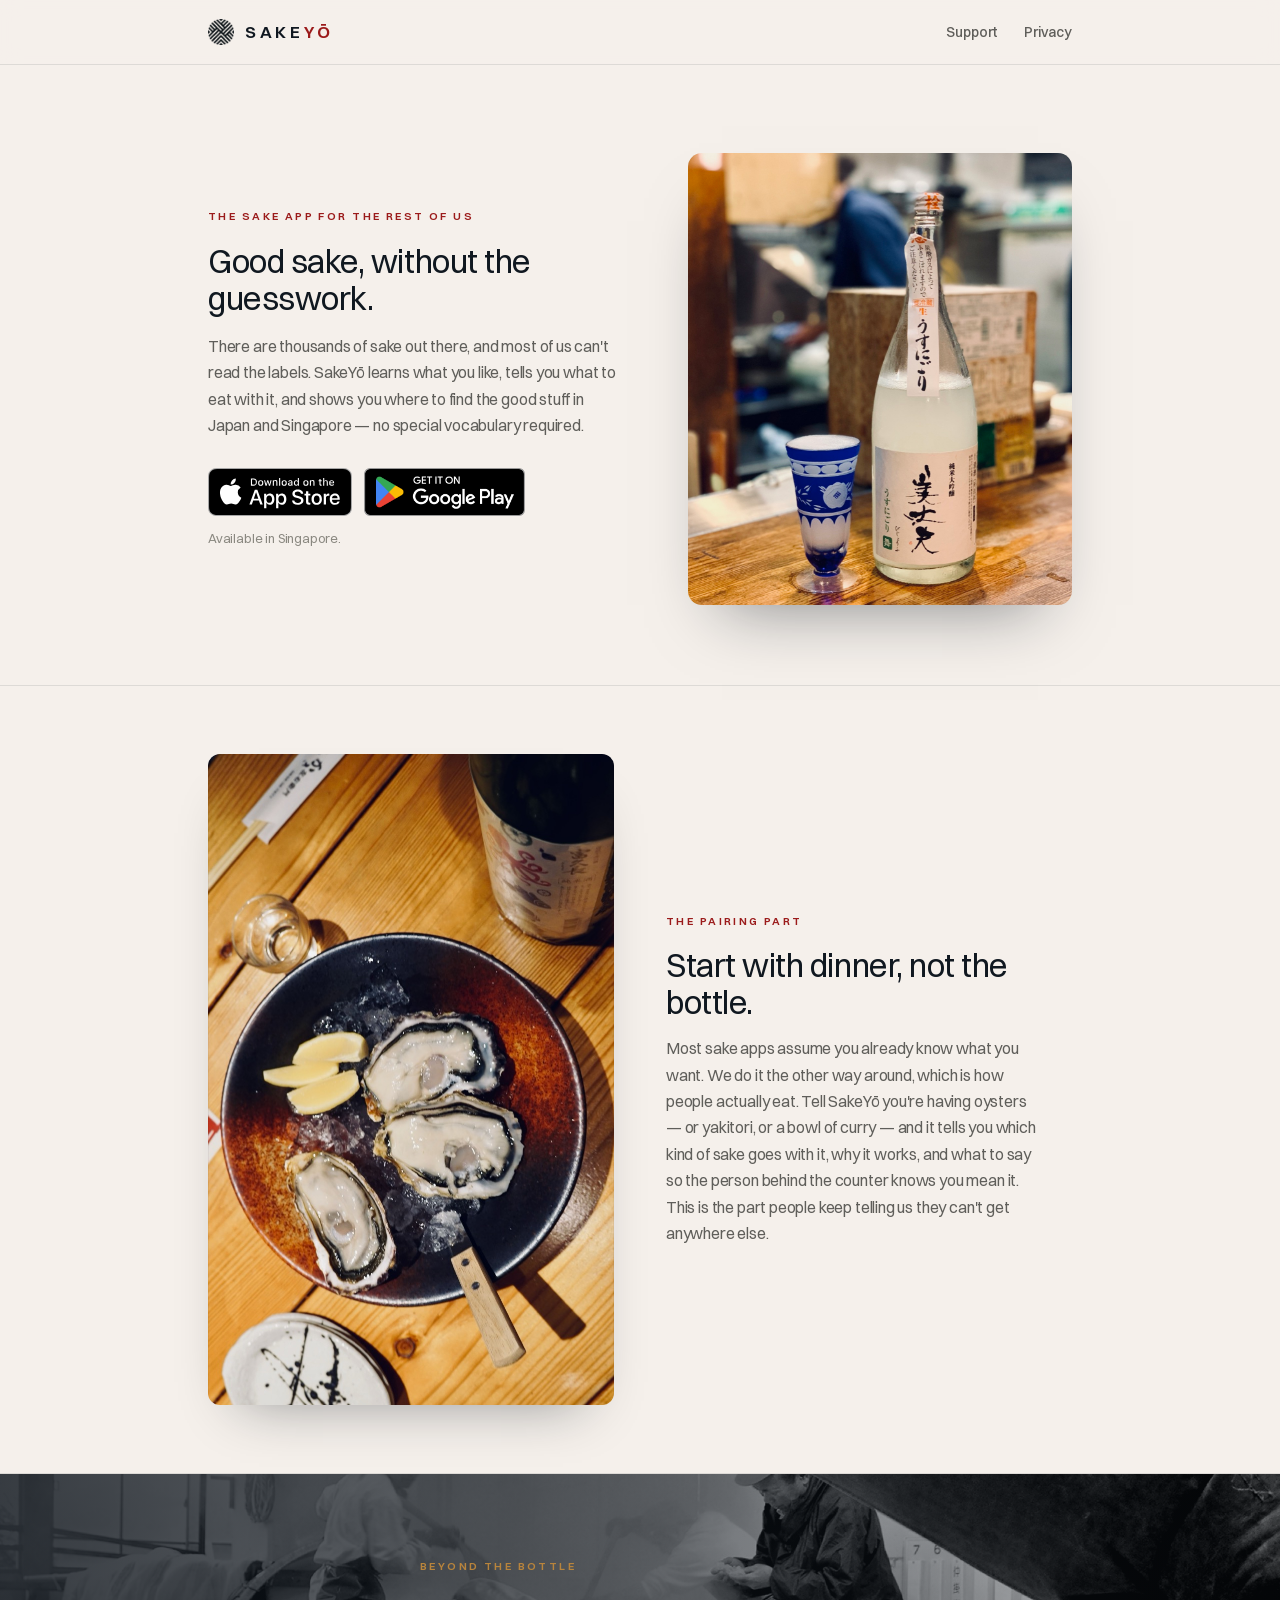
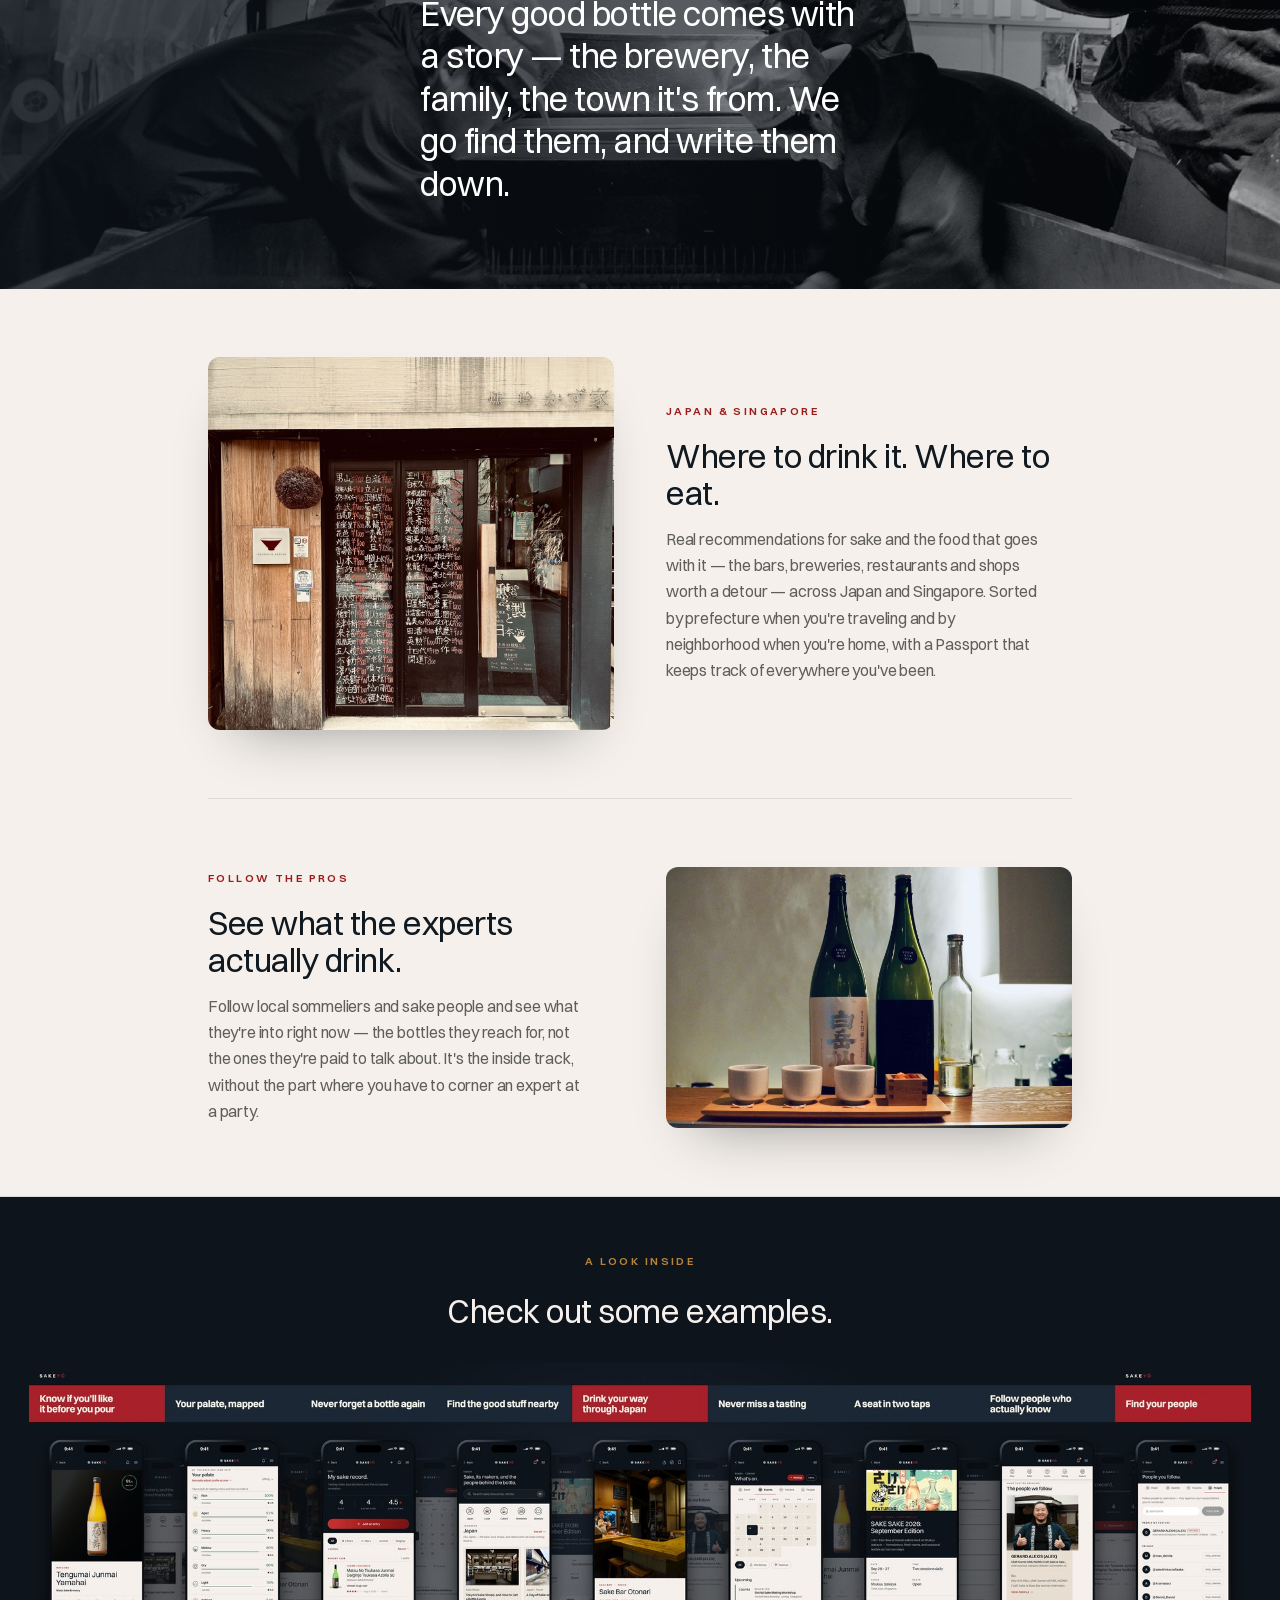
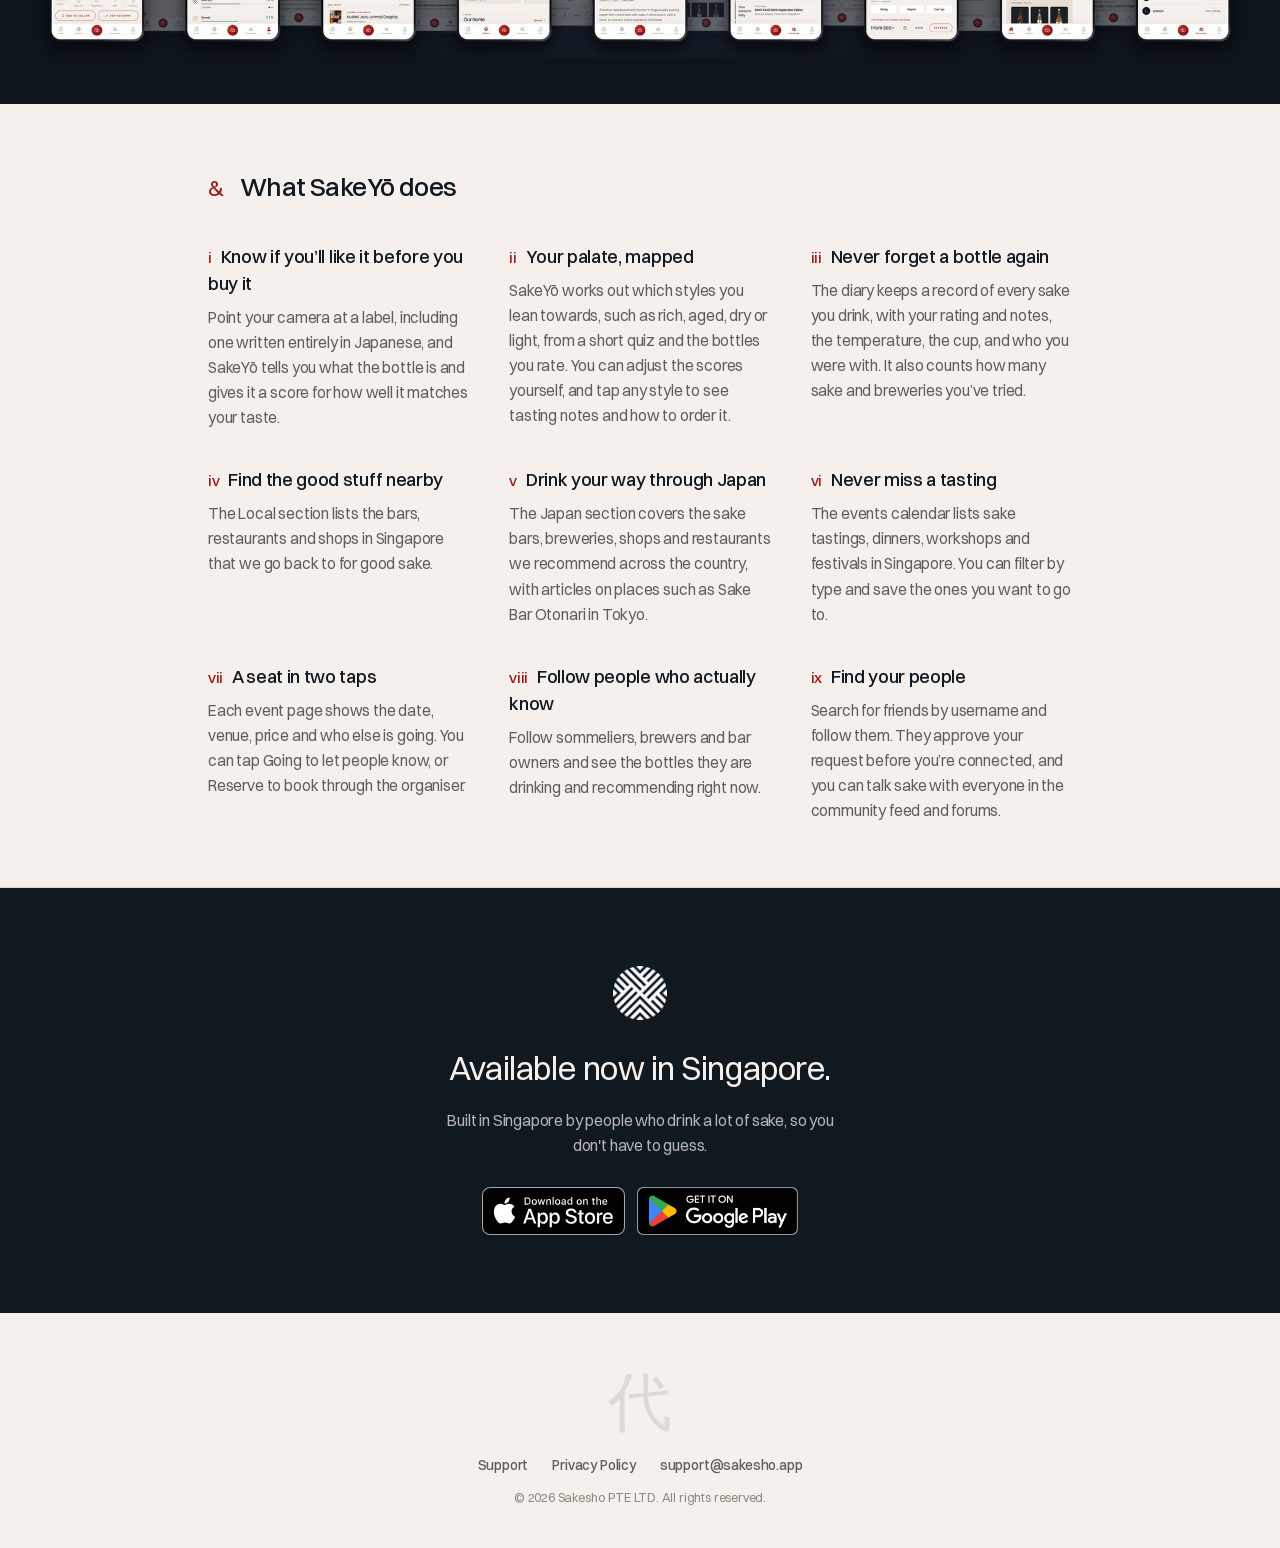
==== commit 3b3dadee: "site: link both stores, show the new panorama, set everything in Switzer The app is live in Singapor" ====
--- a/index.html
+++ b/index.html
@@ -11,10 +11,9 @@
 <meta property="og:type" content="website">
 <meta property="og:url" content="https://sakeyo.com/">
 <link rel="icon" type="image/png" href="images/logomark-black.png">
-<link rel="preconnect" href="https://fonts.googleapis.com">
-<link rel="preconnect" href="https://fonts.gstatic.com" crossorigin>
-<link href="https://fonts.googleapis.com/css2?family=Inter:wght@400;500;600;700&family=Newsreader:opsz,wght@6..72,400;6..72,500;6..72,600&display=swap" rel="stylesheet">
-<link rel="stylesheet" href="styles.css?v=2">
+<meta name="apple-itunes-app" content="app-id=6757003623">
+<link rel="preload" href="fonts/Switzer-400.woff2" as="font" type="font/woff2" crossorigin>
+<link rel="stylesheet" href="styles.css?v=3">
 </head>
 <body>
 
@@ -37,7 +36,11 @@
       <div class="overline">The sake app for the rest of us</div>
       <h1>Good sake, without the guesswork.</h1>
       <p>There are thousands of sake out there, and most of us can't read the labels. SakeYō learns what you like, tells you what to eat with it, and shows you where to find the good stuff in Japan and Singapore — no special vocabulary required.</p>
-      <span class="badge">Coming soon to the App Store</span>
+      <div class="stores">
+        <a href="https://apps.apple.com/sg/app/id6757003623"><img class="store-badge" src="images/badge-app-store.svg" alt="Download on the App Store"></a>
+        <a href="https://play.google.com/store/apps/details?id=com.sakeyo.app"><img class="store-badge" src="images/badge-google-play.png" alt="Get it on Google Play"></a>
+      </div>
+      <p class="stores-note">Available in Singapore.</p>
     </div>
     <div class="hero-media">
       <img src="images/hero-bottle.jpg" alt="A bottle of Bijofu junmai daiginjo with a blue cut-glass cup on a counter">
@@ -96,37 +99,54 @@
     </div>
   </div>
   <div class="appshow-scroll">
-    <img src="images/app-strip.jpg" alt="SakeYō app screens: recommendations, a tasting diary, label scanning, an events calendar, Sake 101, and food pairings">
+    <img src="images/app-panorama-3600.jpg"
+         srcset="images/app-panorama-1900.jpg 1900w, images/app-panorama-3600.jpg 3600w"
+         sizes="(max-width: 1094px) 1038px, (max-width: 1800px) calc(100vw - 56px), 1744px"
+         width="3600" height="867"
+         alt="Nine SakeYō app screens: a scanned bottle with its match score, a taste profile, a sake diary, the Explore section, a Tokyo sake bar, the events calendar, an event page with a Reserve button, a featured sake expert, and the people you follow">
   </div>
+  <div class="wrap"><p class="appshow-hint">Swipe to see all nine screens</p></div>
 </section>
 
 <section>
   <div class="wrap">
-    <div class="sec-head"><span class="num">&amp;</span><h2>Everything else it does</h2></div>
+    <div class="sec-head"><span class="num">&amp;</span><h2>What SakeYō does</h2></div>
     <div class="grid">
       <div class="feat">
-        <h3><span class="mk">i</span>Learns your taste</h3>
-        <p>Answer a few questions about how you like to drink and SakeYō builds a picture of your palate. Then every bottle gets a score for how well it fits you — like a friend who's tried everything and remembers what you ordered last time.</p>
+        <h3><span class="mk">i</span>Know if you&rsquo;ll like it before you buy it</h3>
+        <p>Point your camera at a label, including one written entirely in Japanese, and SakeYō tells you what the bottle is and gives it a score for how well it matches your taste.</p>
       </div>
       <div class="feat">
-        <h3><span class="mk">ii</span>Keeps a diary</h3>
-        <p>Write down what you drank and what you thought — temperature, the cup, who you were with. Over time it adds up to a surprisingly good map of your taste.</p>
+        <h3><span class="mk">ii</span>Your palate, mapped</h3>
+        <p>SakeYō works out which styles you lean towards, such as rich, aged, dry or light, from a short quiz and the bottles you rate. You can adjust the scores yourself, and tap any style to see tasting notes and how to order it.</p>
       </div>
       <div class="feat">
-        <h3><span class="mk">iii</span>Runs your cellar</h3>
-        <p>Track the bottles you own and when to open them, so nothing good dies in the back of the fridge.</p>
+        <h3><span class="mk">iii</span>Never forget a bottle again</h3>
+        <p>The diary keeps a record of every sake you drink, with your rating and notes, the temperature, the cup, and who you were with. It also counts how many sake and breweries you&rsquo;ve tried.</p>
       </div>
       <div class="feat">
-        <h3><span class="mk">iv</span>Reads the label</h3>
-        <p>Point your camera at a bottle and SakeYō tells you what it is — handy when the whole label is in kanji.</p>
+        <h3><span class="mk">iv</span>Find the good stuff nearby</h3>
+        <p>The Local section lists the bars, restaurants and shops in Singapore that we go back to for good sake.</p>
       </div>
       <div class="feat">
-        <h3><span class="mk">v</span>Knows what's on</h3>
-        <p>A calendar of tastings, dinners, workshops and brewery visits across Singapore and Japan. Filter it, save the ones you want, show up.</p>
+        <h3><span class="mk">v</span>Drink your way through Japan</h3>
+        <p>The Japan section covers the sake bars, breweries, shops and restaurants we recommend across the country, with articles on places such as Sake Bar Otonari in Tokyo.</p>
       </div>
       <div class="feat">
-        <h3><span class="mk">vi</span>Teaches the basics</h3>
-        <p>Seven things worth knowing in Sake 101, a plain-English glossary for the label, and stories about the people who make it.</p>
+        <h3><span class="mk">vi</span>Never miss a tasting</h3>
+        <p>The events calendar lists sake tastings, dinners, workshops and festivals in Singapore. You can filter by type and save the ones you want to go to.</p>
+      </div>
+      <div class="feat">
+        <h3><span class="mk">vii</span>A seat in two taps</h3>
+        <p>Each event page shows the date, venue, price and who else is going. You can tap Going to let people know, or Reserve to book through the organiser.</p>
+      </div>
+      <div class="feat">
+        <h3><span class="mk">viii</span>Follow people who actually know</h3>
+        <p>Follow sommeliers, brewers and bar owners and see the bottles they are drinking and recommending right now.</p>
+      </div>
+      <div class="feat">
+        <h3><span class="mk">ix</span>Find your people</h3>
+        <p>Search for friends by username and follow them. They approve your request before you&rsquo;re connected, and you can talk sake with everyone in the community feed and forums.</p>
       </div>
     </div>
   </div>
@@ -135,8 +155,12 @@
 <section class="cta">
   <div class="wrap cta-inner">
     <img class="cta-mark" src="images/logomark-white.png" alt="">
-    <h2>Coming soon to the App Store.</h2>
+    <h2>Available now in Singapore.</h2>
     <p>Built in Singapore by people who drink a lot of sake, so you don't have to guess.</p>
+    <div class="stores">
+      <a href="https://apps.apple.com/sg/app/id6757003623"><img class="store-badge" src="images/badge-app-store.svg" alt="Download on the App Store"></a>
+      <a href="https://play.google.com/store/apps/details?id=com.sakeyo.app"><img class="store-badge" src="images/badge-google-play.png" alt="Get it on Google Play"></a>
+    </div>
   </div>
 </section>
 
--- a/styles.css
+++ b/styles.css
@@ -1,12 +1,16 @@
 /* Sakesho — site styles (Kinfolk direction, matched to app UI kit) */
+/* Switzer by Indian Type Foundry, Fontshare free licence (fonts/Switzer-LICENSE.txt) */
+@font-face{font-family:'Switzer';src:url('fonts/Switzer-400.woff2') format('woff2');font-weight:400;font-style:normal;font-display:swap}
+@font-face{font-family:'Switzer';src:url('fonts/Switzer-500.woff2') format('woff2');font-weight:500;font-style:normal;font-display:swap}
+@font-face{font-family:'Switzer';src:url('fonts/Switzer-600.woff2') format('woff2');font-weight:600;font-style:normal;font-display:swap}
+@font-face{font-family:'Switzer';src:url('fonts/Switzer-700.woff2') format('woff2');font-weight:700;font-style:normal;font-display:swap}
 :root{
   --black:#0d131a; --crimson:#9B1B1B; --crimson-deep:#7A1515;
   --cream:#F5F0EB; --cream-deep:#EDE6DD; --cream-warm:#E8DFD2; --sand:#D4C5AA;
   --gold:#B8843C; --green:#2D6B4F; --navy:#1A2E3D;
   --ink:#101820; --ink-mute:#5F5E5A; --ink-faint:#8A8880;
   --hair:rgba(16,24,32,0.10); --hair-soft:rgba(16,24,32,0.06); --hair-strong:rgba(16,24,32,0.14);
-  --sans:'Inter',-apple-system,BlinkMacSystemFont,'SF Pro Display',system-ui,sans-serif;
-  --serif:'Newsreader', Georgia, 'Iowan Old Style', serif;
+  --sans:'Switzer',-apple-system,BlinkMacSystemFont,'SF Pro Display',system-ui,sans-serif;
 }
 *{box-sizing:border-box;margin:0;padding:0}
 html{scroll-behavior:smooth}
@@ -33,9 +37,13 @@
 .overline{font-family:var(--sans);font-size:11px;font-weight:600;letter-spacing:0.22em;text-transform:uppercase;color:var(--crimson);margin-bottom:18px}
 .overline.light{color:var(--gold)}
 /* Hero header/body deliberately matched to the showcase sections for consistency */
-.hero h1{font-family:var(--serif);font-size:clamp(25px,3vw,33px);font-weight:400;line-height:1.12;letter-spacing:-0.015em;margin-bottom:16px;max-width:18ch}
+.hero h1{font-family:var(--sans);font-size:clamp(25px,3vw,33px);font-weight:400;line-height:1.12;letter-spacing:-0.014em;margin-bottom:16px;max-width:18ch}
 .hero p{font-size:16px;color:var(--ink-mute);line-height:1.65;max-width:46ch}
-.badge{display:inline-block;margin-top:30px;padding:10px 18px;border:1px solid var(--ink);border-radius:100px;font-size:13px;font-weight:600;letter-spacing:0.02em;color:var(--ink)}
+.stores{display:flex;flex-wrap:wrap;gap:12px;margin-top:30px}
+.stores a{display:block}
+.store-badge{height:48px;width:auto;display:block}
+.stores-note{margin-top:12px;font-size:13px !important;color:var(--ink-faint) !important}
+.cta .stores{justify-content:center;margin-top:28px}
 .hero-media img{width:100%;height:auto;display:block;border-radius:14px;box-shadow:0 34px 64px -34px rgba(16,24,32,0.5)}
 
 /* IMAGE BAND */
@@ -43,7 +51,7 @@
 .band-bg{position:absolute;inset:0;width:100%;height:100%;object-fit:cover;filter:grayscale(100%) contrast(1.04)}
 .band-overlay{position:absolute;inset:0;background:linear-gradient(90deg,rgba(13,19,26,0.82) 0%,rgba(13,19,26,0.55) 55%,rgba(13,19,26,0.30) 100%)}
 .band-inner{position:relative;padding:84px 28px}
-.band-quote{font-family:var(--serif);font-size:clamp(25px,3.2vw,34px);font-weight:400;line-height:1.25;letter-spacing:-0.015em;color:#fff;max-width:22ch;margin-top:14px}
+.band-quote{font-family:var(--sans);font-size:clamp(25px,3.2vw,34px);font-weight:400;line-height:1.25;letter-spacing:-0.014em;color:#fff;max-width:22ch;margin-top:14px}
 
 /* SHOWCASE ROWS */
 .showcase{padding:0;border-bottom:1px solid var(--hair)}
@@ -51,42 +59,42 @@
 .show-row:last-child{border-bottom:0}
 .show-media img{width:100%;height:auto;display:block;border-radius:12px;box-shadow:0 28px 54px -32px rgba(16,24,32,0.45)}
 .show-row.reverse .show-media{order:2}
-.show-copy h3{font-family:var(--serif);font-size:clamp(25px,3vw,33px);font-weight:400;line-height:1.12;letter-spacing:-0.015em;margin:10px 0 14px}
+.show-copy h3{font-family:var(--sans);font-size:clamp(25px,3vw,33px);font-weight:400;line-height:1.12;letter-spacing:-0.014em;margin:10px 0 14px}
 .show-copy p{font-size:16px;color:var(--ink-mute);line-height:1.65;max-width:42ch}
 
 /* APP SHOWCASE (scrollable strip) */
-.appshow{background:var(--ink);border:0;padding:56px 0 46px;overflow:hidden}
+.appshow{background:#0e141c;border:0;padding:56px 0 46px;overflow:hidden}
 .appshow-head{margin-bottom:26px;text-align:center}
-.appshow-head h2{font-family:var(--serif);font-size:clamp(25px,3vw,33px);font-weight:400;letter-spacing:-0.015em;color:var(--cream)}
+.appshow-head h2{font-family:var(--sans);font-size:clamp(25px,3vw,33px);font-weight:400;letter-spacing:-0.014em;color:var(--cream)}
 .appshow-scroll{overflow-x:auto;-webkit-overflow-scrolling:touch;padding:0 28px;scrollbar-width:thin}
-.appshow-scroll img{height:clamp(190px,20vw,280px);width:auto;max-width:none;display:block;margin:0 auto;border-radius:8px}
-.appshow-hint{margin-top:16px;font-size:12px;font-weight:600;letter-spacing:0.14em;text-transform:uppercase;color:var(--gold)}
+.appshow-scroll img{height:max(250px,min(420px,calc((100vw - 56px) / 4.152)));width:auto;max-width:none;display:block;margin:0 auto}
+.appshow-hint{display:none;margin-top:16px;text-align:center;font-size:12px;font-weight:600;letter-spacing:0.14em;text-transform:uppercase;color:var(--gold)}
 
 /* CTA */
 .cta{background:var(--ink);border:0;padding:78px 0}
 .cta-inner{text-align:center}
 .cta-mark{width:54px;height:54px;display:block;margin:0 auto 24px}
-.cta h2{font-family:var(--serif);font-size:clamp(25px,3vw,33px);font-weight:400;letter-spacing:-0.015em;color:var(--cream);margin-bottom:14px}
+.cta h2{font-family:var(--sans);font-size:clamp(25px,3vw,33px);font-weight:400;letter-spacing:-0.014em;color:var(--cream);margin-bottom:14px}
 .cta p{font-size:16px;color:rgba(245,240,235,0.72);line-height:1.6;max-width:44ch;margin:0 auto}
 
 /* SECTION */
 section{padding:64px 0;border-bottom:1px solid var(--hair)}
 .sec-head{display:flex;align-items:baseline;gap:16px;margin-bottom:36px}
-.sec-head .num{font-family:var(--serif);font-style:italic;font-size:22px;color:var(--crimson)}
-.sec-head h2{font-family:var(--sans);font-size:26px;font-weight:600;letter-spacing:-0.022em}
+.sec-head .num{font-family:var(--sans);font-size:22px;font-weight:400;color:var(--crimson)}
+.sec-head h2{font-family:var(--sans);font-size:26px;font-weight:500;letter-spacing:-0.022em}
 
 /* FEATURE GRID */
-.grid{display:grid;grid-template-columns:repeat(2,1fr);gap:34px 44px}
-.feat h3{font-family:var(--sans);font-size:18px;font-weight:600;letter-spacing:-0.018em;margin-bottom:8px}
-.feat h3 .mk{color:var(--crimson);font-family:var(--serif);font-style:italic;font-size:16px;margin-right:8px}
-.feat p{font-size:16px;color:var(--ink-mute);line-height:1.62}
+.grid{display:grid;grid-template-columns:repeat(3,1fr);gap:36px 40px}
+.feat h3{font-family:var(--sans);font-size:18px;font-weight:500;letter-spacing:-0.018em;margin-bottom:8px}
+.feat h3 .mk{color:var(--crimson);font-size:15px;font-weight:500;margin-right:9px}
+.feat p{font-size:15.5px;color:var(--ink-mute);line-height:1.62}
 
 /* SUPPORT / PROSE */
 .prose{max-width:680px}
-.prose h1{font-family:var(--serif);font-size:clamp(36px,6vw,52px);font-weight:400;line-height:1.05;letter-spacing:-0.02em;margin-bottom:18px}
+.prose h1{font-family:var(--sans);font-size:clamp(36px,6vw,52px);font-weight:400;line-height:1.05;letter-spacing:-0.02em;margin-bottom:18px}
 .lead{font-size:18px;color:var(--ink-mute);line-height:1.6;margin-bottom:8px}
-.prose h2{font-family:var(--sans);font-size:20px;font-weight:600;letter-spacing:-0.02em;margin:38px 0 10px}
-.prose h3{font-family:var(--sans);font-size:16px;font-weight:600;margin:26px 0 6px}
+.prose h2{font-family:var(--sans);font-size:20px;font-weight:500;letter-spacing:-0.02em;margin:38px 0 10px}
+.prose h3{font-family:var(--sans);font-size:16px;font-weight:500;margin:26px 0 6px}
 .prose p{font-size:15.5px;color:var(--ink-mute);line-height:1.65;margin-bottom:14px}
 .prose ul{margin:0 0 14px 0;padding-left:0;list-style:none}
 .prose li{font-size:15.5px;color:var(--ink-mute);line-height:1.6;padding:6px 0 6px 22px;position:relative}
@@ -97,7 +105,7 @@
 /* FAQ */
 .faq{border-top:1px solid var(--hair)}
 .faq details{border-bottom:1px solid var(--hair)}
-.faq summary{font-family:var(--sans);font-size:17px;font-weight:600;letter-spacing:-0.015em;color:var(--ink);padding:20px 36px 20px 0;cursor:pointer;list-style:none;position:relative}
+.faq summary{font-family:var(--sans);font-size:17px;font-weight:500;letter-spacing:-0.015em;color:var(--ink);padding:20px 36px 20px 0;cursor:pointer;list-style:none;position:relative}
 .faq summary::-webkit-details-marker{display:none}
 .faq summary::after{content:"+";position:absolute;right:6px;top:18px;font-size:22px;font-weight:400;color:var(--crimson);transition:transform .2s}
 .faq details[open] summary::after{content:"–"}
@@ -107,7 +115,7 @@
 /* CONTACT CARD */
 .card{background:#fff;border:1px solid var(--hair-soft);border-radius:10px;padding:30px 32px;margin-top:8px}
 .card .label{font-size:11px;font-weight:600;letter-spacing:0.18em;text-transform:uppercase;color:var(--ink-faint);margin-bottom:8px}
-.card .email{font-family:var(--serif);font-size:26px;color:var(--ink)}
+.card .email{font-family:var(--sans);font-size:26px;font-weight:400;letter-spacing:-0.014em;color:var(--ink)}
 .card .email a{color:var(--crimson)}
 .card .note{font-size:14px;color:var(--ink-mute);margin-top:10px}
 
@@ -124,6 +132,10 @@
   .show-row{grid-template-columns:1fr;gap:26px;padding:48px 0}
   .show-row.reverse .show-media{order:0}
   .band-quote{max-width:24ch}
+  .grid{grid-template-columns:repeat(2,1fr)}
+}
+@media (max-width:1094px){
+  .appshow-hint{display:block}
 }
 @media (max-width:640px){
   .grid{grid-template-columns:1fr;gap:28px}
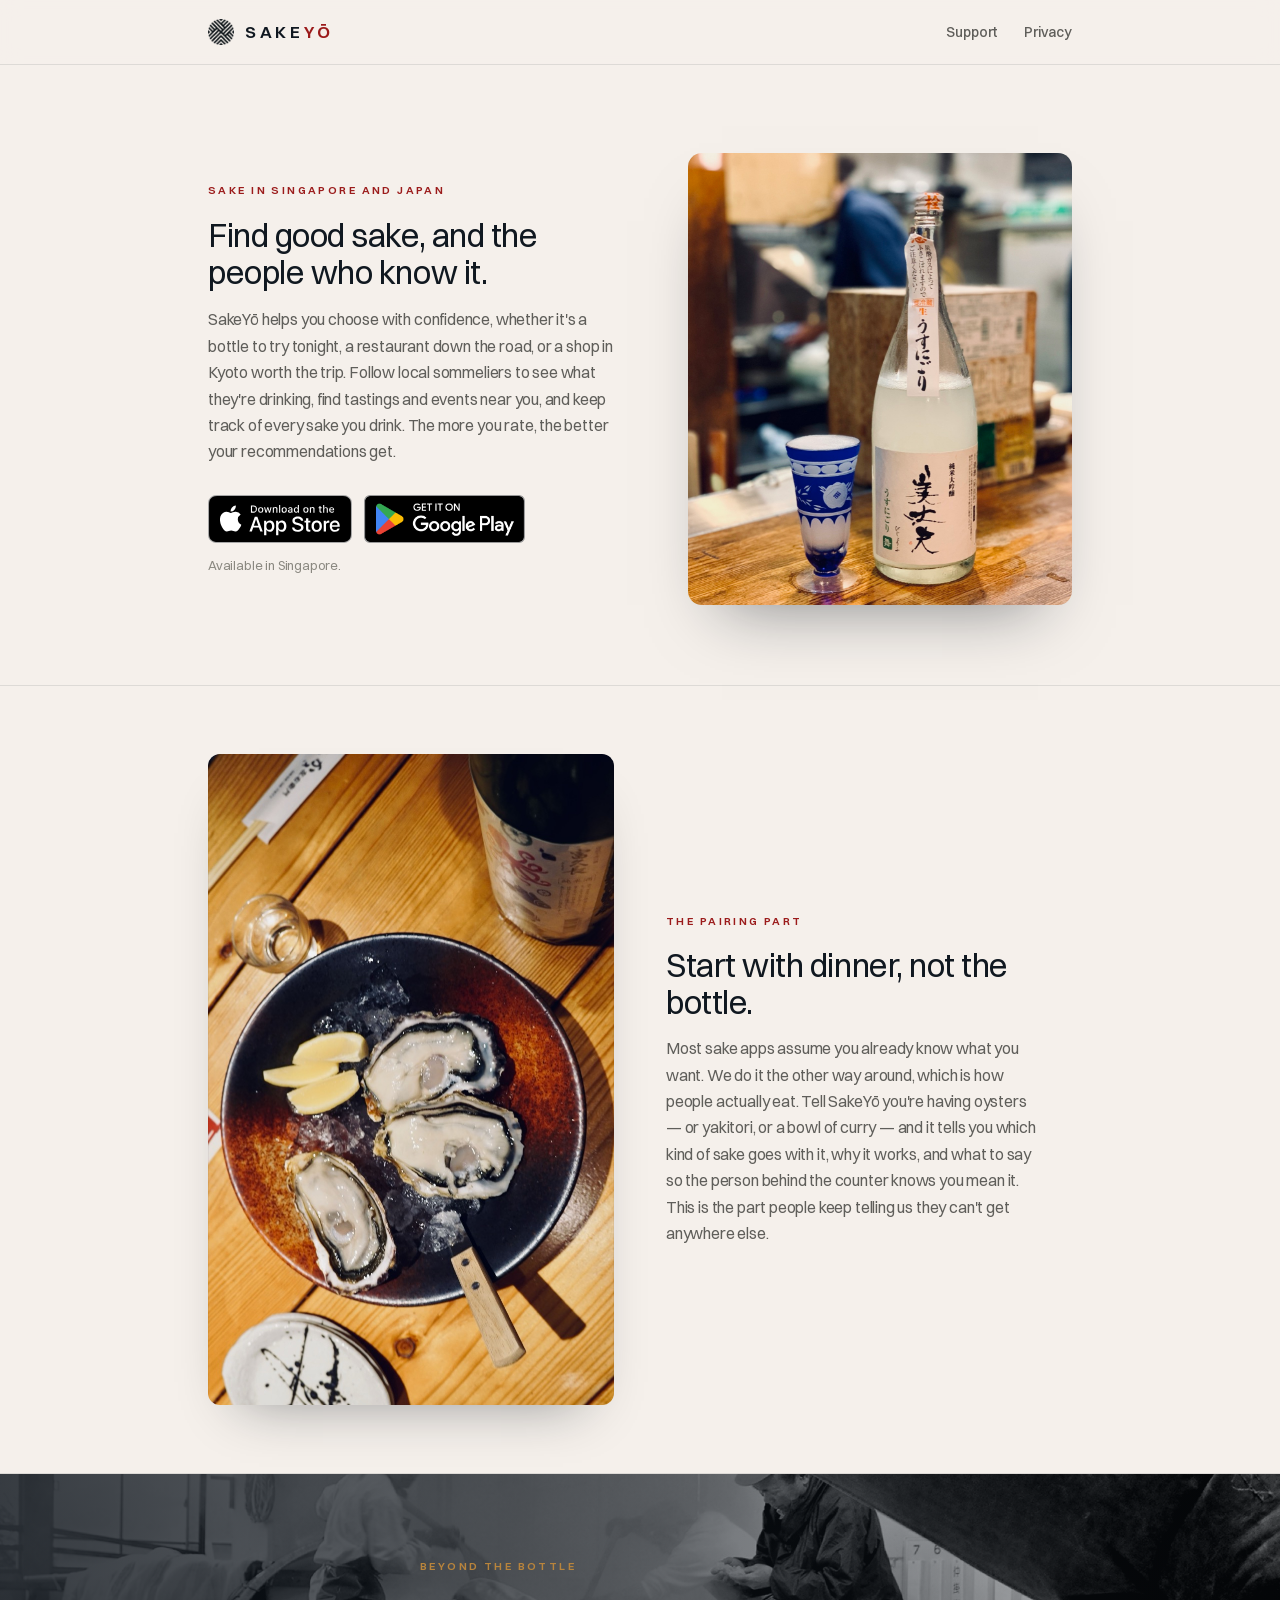
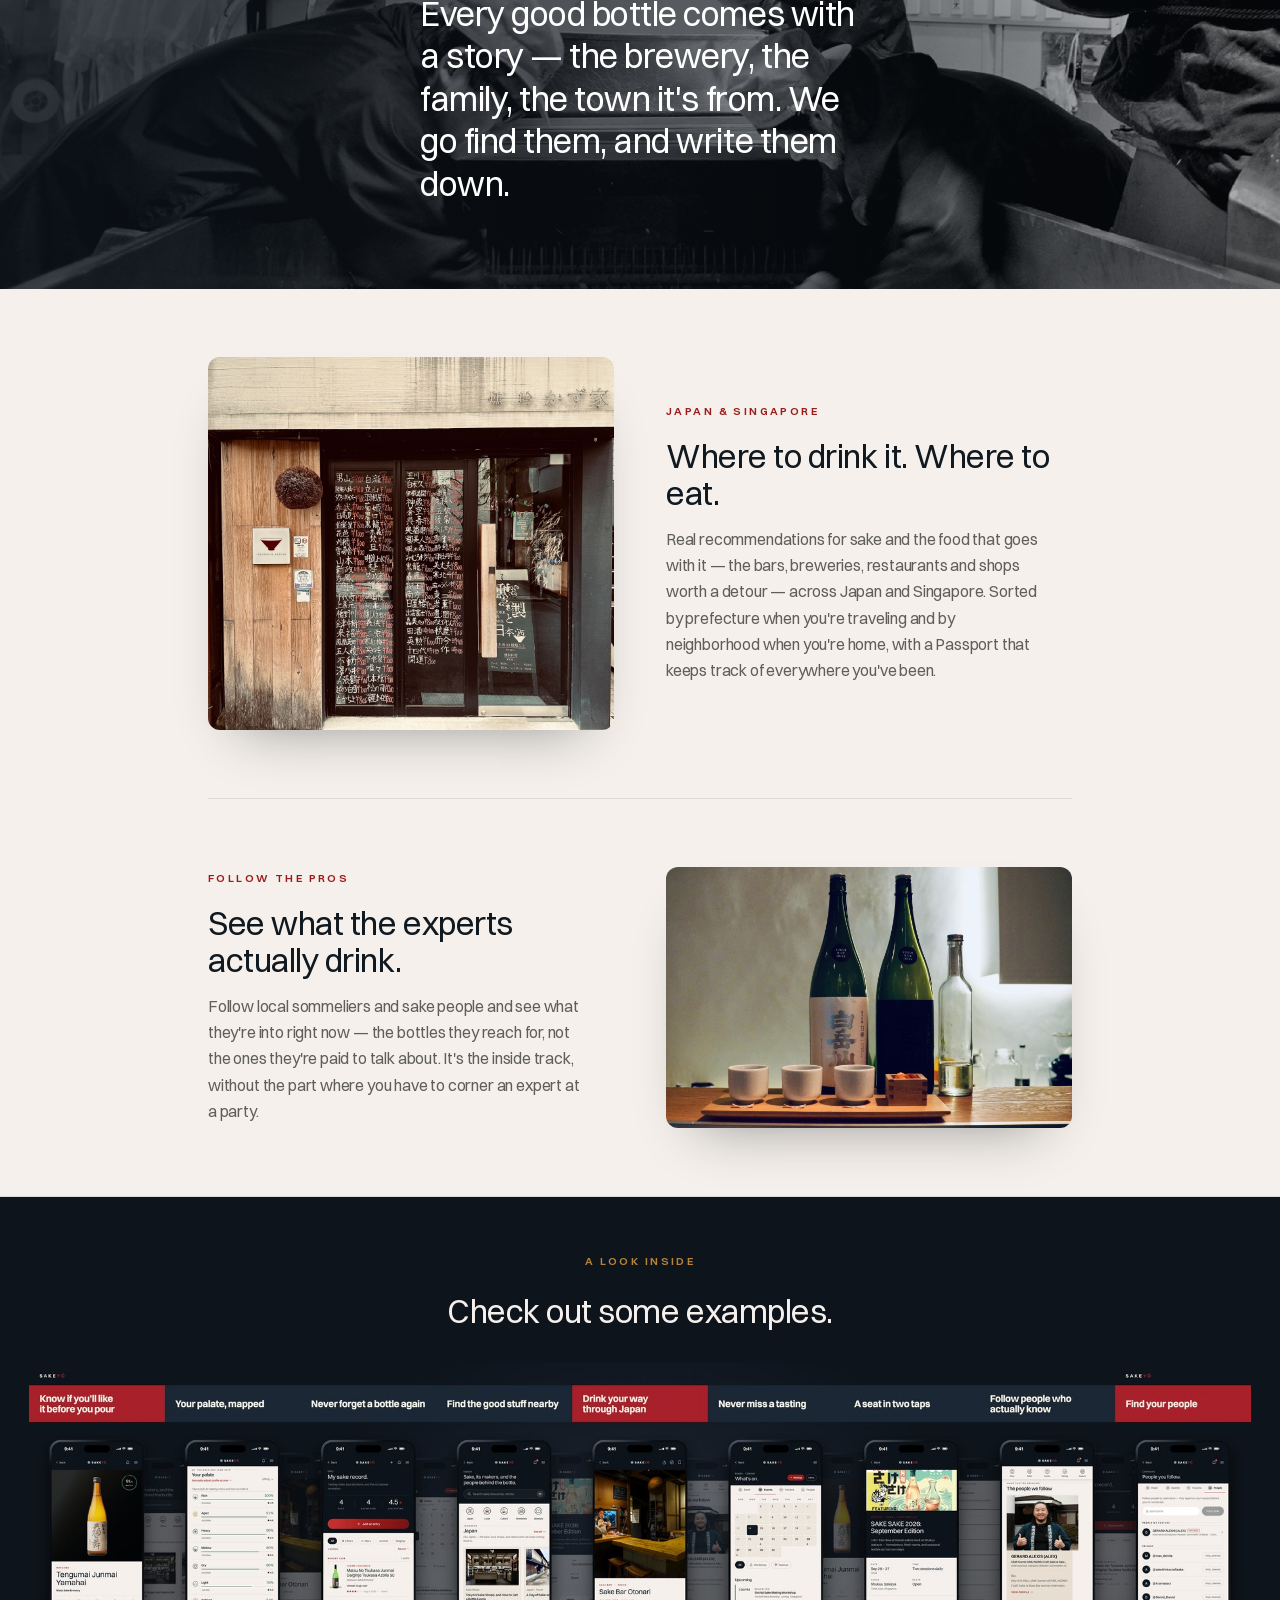
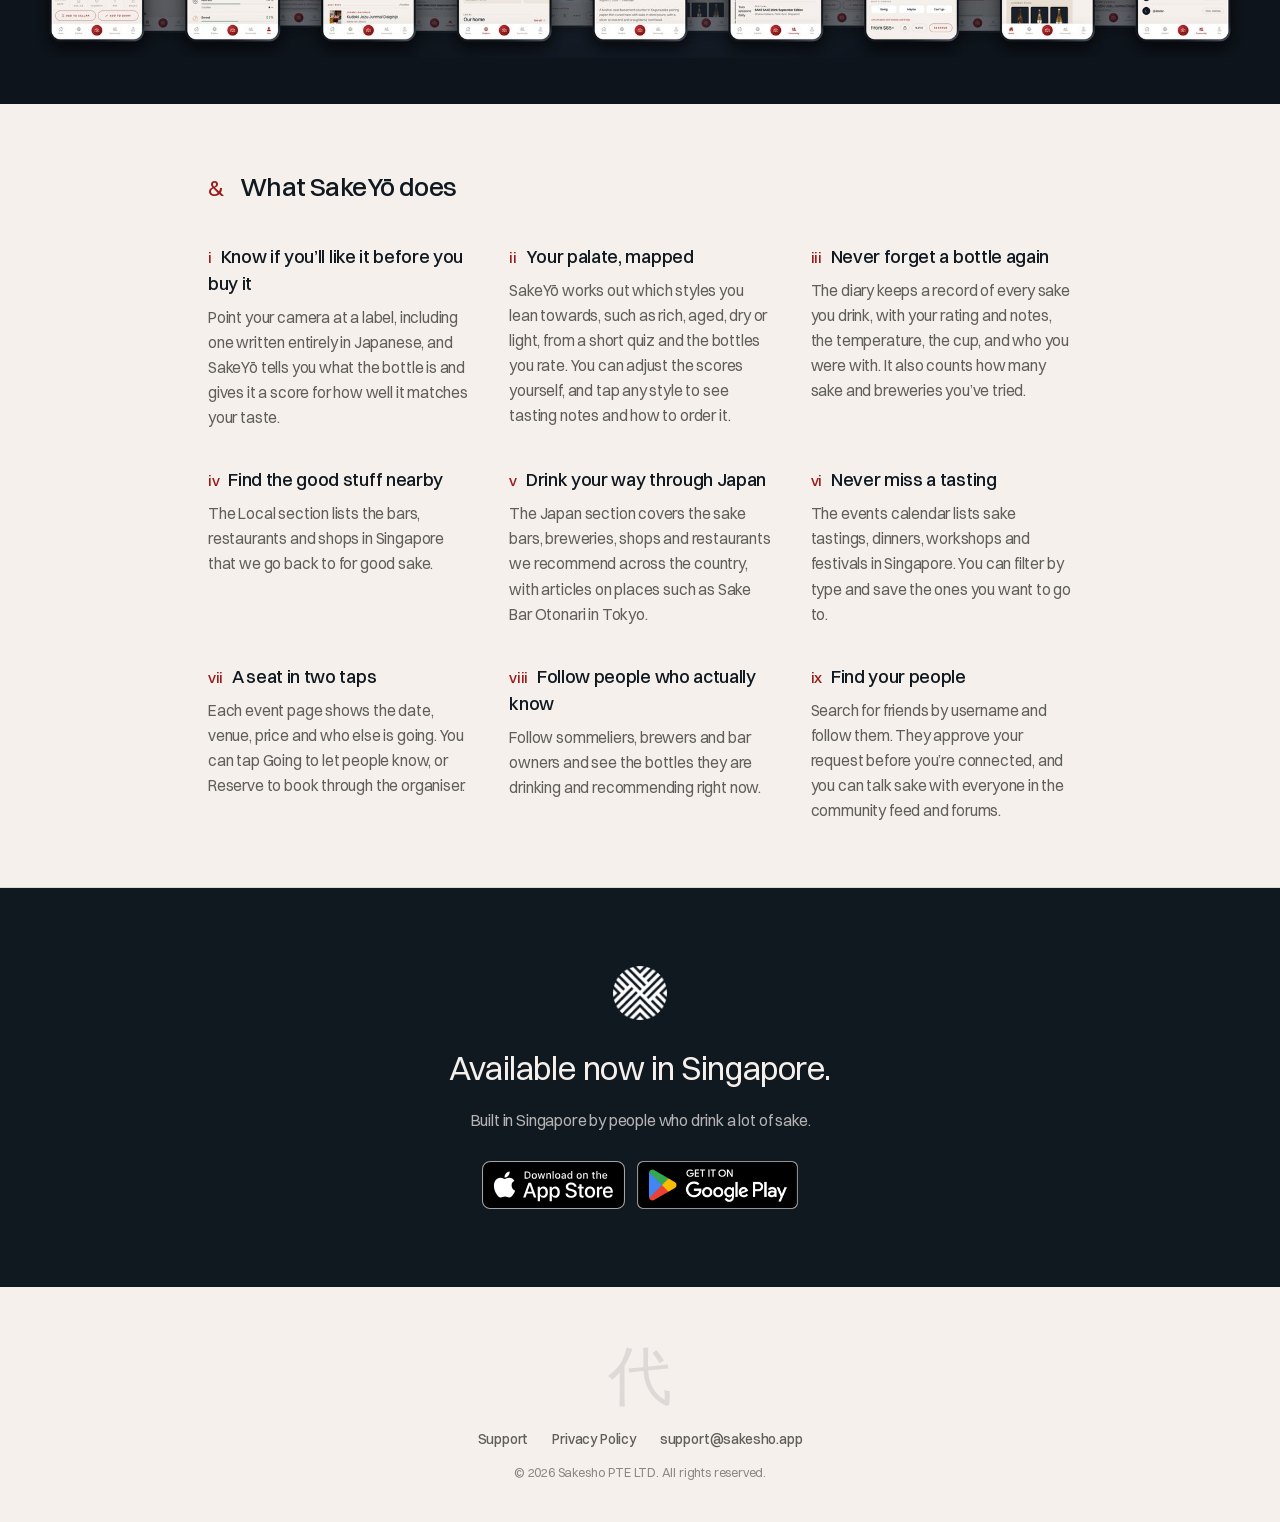
==== commit ad8138f2: "site: lead with finding good sake and the people who know it Co-Authored-By: Claude Opus 5 (1M conte" ====
--- a/index.html
+++ b/index.html
@@ -3,10 +3,10 @@
 <head>
 <meta charset="utf-8">
 <meta name="viewport" content="width=device-width, initial-scale=1">
-<title>SakeYō — Good sake, without the guesswork</title>
-<meta name="description" content="SakeYō learns what sake you like, tells you what to eat with it, and shows you where to find the good stuff in Japan and Singapore. No special vocabulary required.">
-<meta property="og:title" content="SakeYō — Good sake, without the guesswork">
-<meta property="og:description" content="Learns what you like, tells you what to eat with it, and shows you where to find the good stuff in Japan and Singapore.">
+<title>SakeYō — Find good sake, and the people who know it</title>
+<meta name="description" content="SakeYō helps you choose good sake with confidence: a bottle to try, a restaurant nearby, or a shop in Japan. Follow local sommeliers, find sake events, and keep track of every sake you drink.">
+<meta property="og:title" content="SakeYō — Find good sake, and the people who know it">
+<meta property="og:description" content="Choose good sake with confidence, from a bottle to try to a shop in Japan. Follow local sommeliers, find sake events, and track every sake you drink.">
 <meta property="og:image" content="https://sakeyo.com/images/hero-bottle.jpg">
 <meta property="og:type" content="website">
 <meta property="og:url" content="https://sakeyo.com/">
@@ -33,9 +33,9 @@
 <header class="hero">
   <div class="wrap hero-grid">
     <div class="hero-copy">
-      <div class="overline">The sake app for the rest of us</div>
-      <h1>Good sake, without the guesswork.</h1>
-      <p>There are thousands of sake out there, and most of us can't read the labels. SakeYō learns what you like, tells you what to eat with it, and shows you where to find the good stuff in Japan and Singapore — no special vocabulary required.</p>
+      <div class="overline">Sake in Singapore and Japan</div>
+      <h1>Find good sake, and the people who know it.</h1>
+      <p>SakeYō helps you choose with confidence, whether it's a bottle to try tonight, a restaurant down the road, or a shop in Kyoto worth the trip. Follow local sommeliers to see what they're drinking, find tastings and events near you, and keep track of every sake you drink. The more you rate, the better your recommendations get.</p>
       <div class="stores">
         <a href="https://apps.apple.com/sg/app/id6757003623"><img class="store-badge" src="images/badge-app-store.svg" alt="Download on the App Store"></a>
         <a href="https://play.google.com/store/apps/details?id=com.sakeyo.app"><img class="store-badge" src="images/badge-google-play.png" alt="Get it on Google Play"></a>
@@ -156,7 +156,7 @@
   <div class="wrap cta-inner">
     <img class="cta-mark" src="images/logomark-white.png" alt="">
     <h2>Available now in Singapore.</h2>
-    <p>Built in Singapore by people who drink a lot of sake, so you don't have to guess.</p>
+    <p>Built in Singapore by people who drink a lot of sake.</p>
     <div class="stores">
       <a href="https://apps.apple.com/sg/app/id6757003623"><img class="store-badge" src="images/badge-app-store.svg" alt="Download on the App Store"></a>
       <a href="https://play.google.com/store/apps/details?id=com.sakeyo.app"><img class="store-badge" src="images/badge-google-play.png" alt="Get it on Google Play"></a>
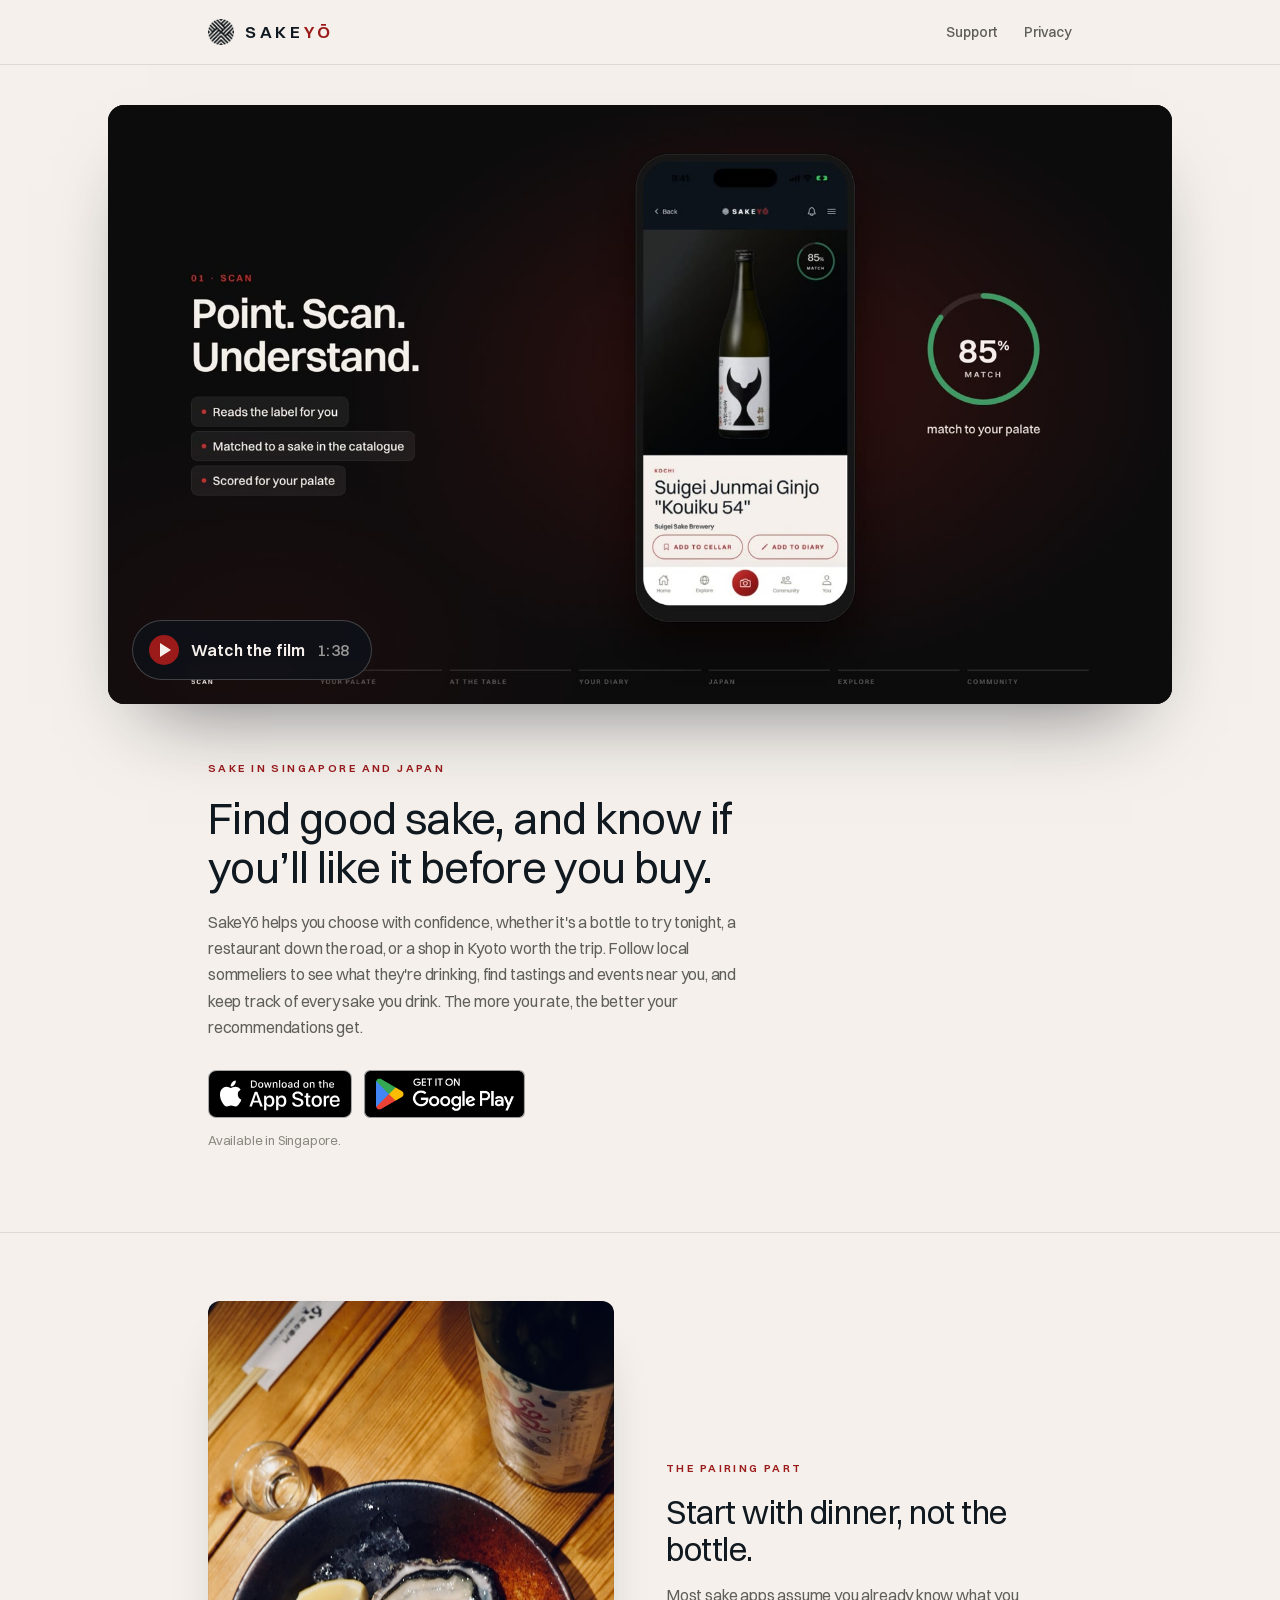
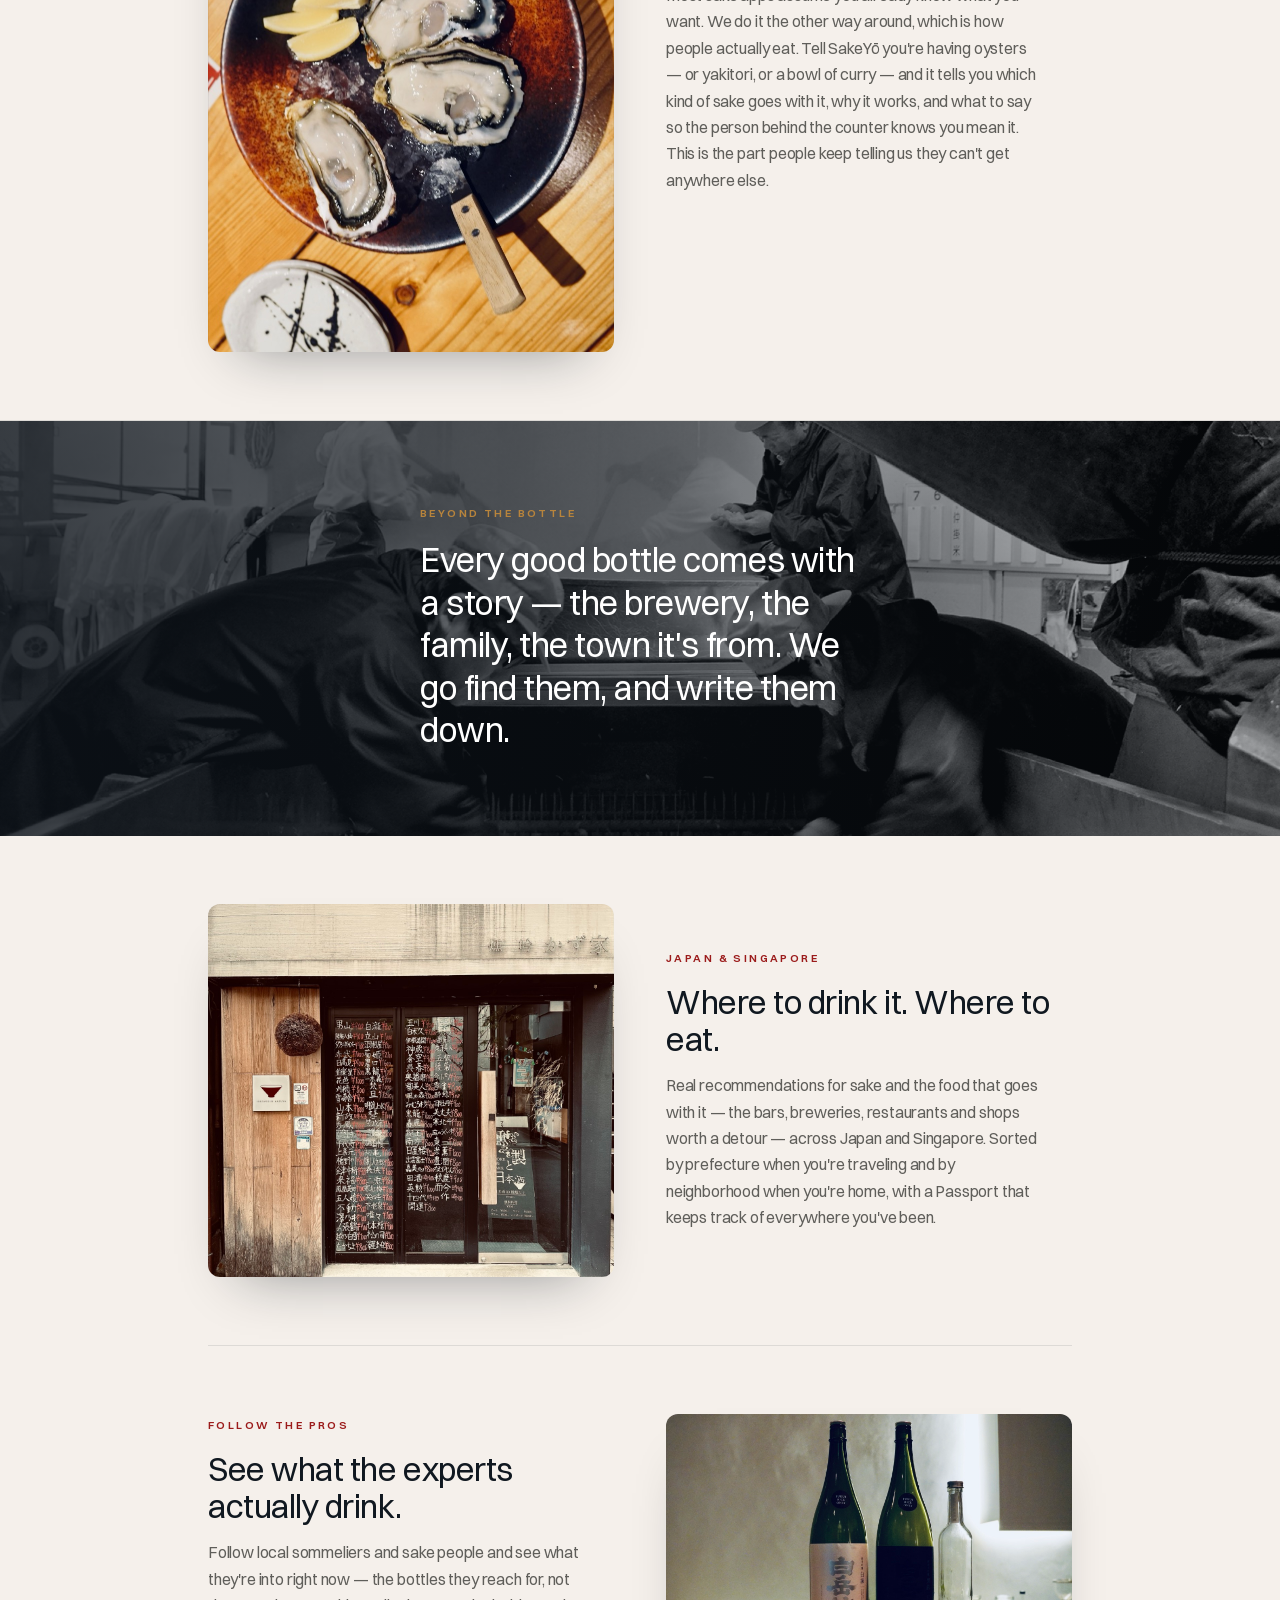
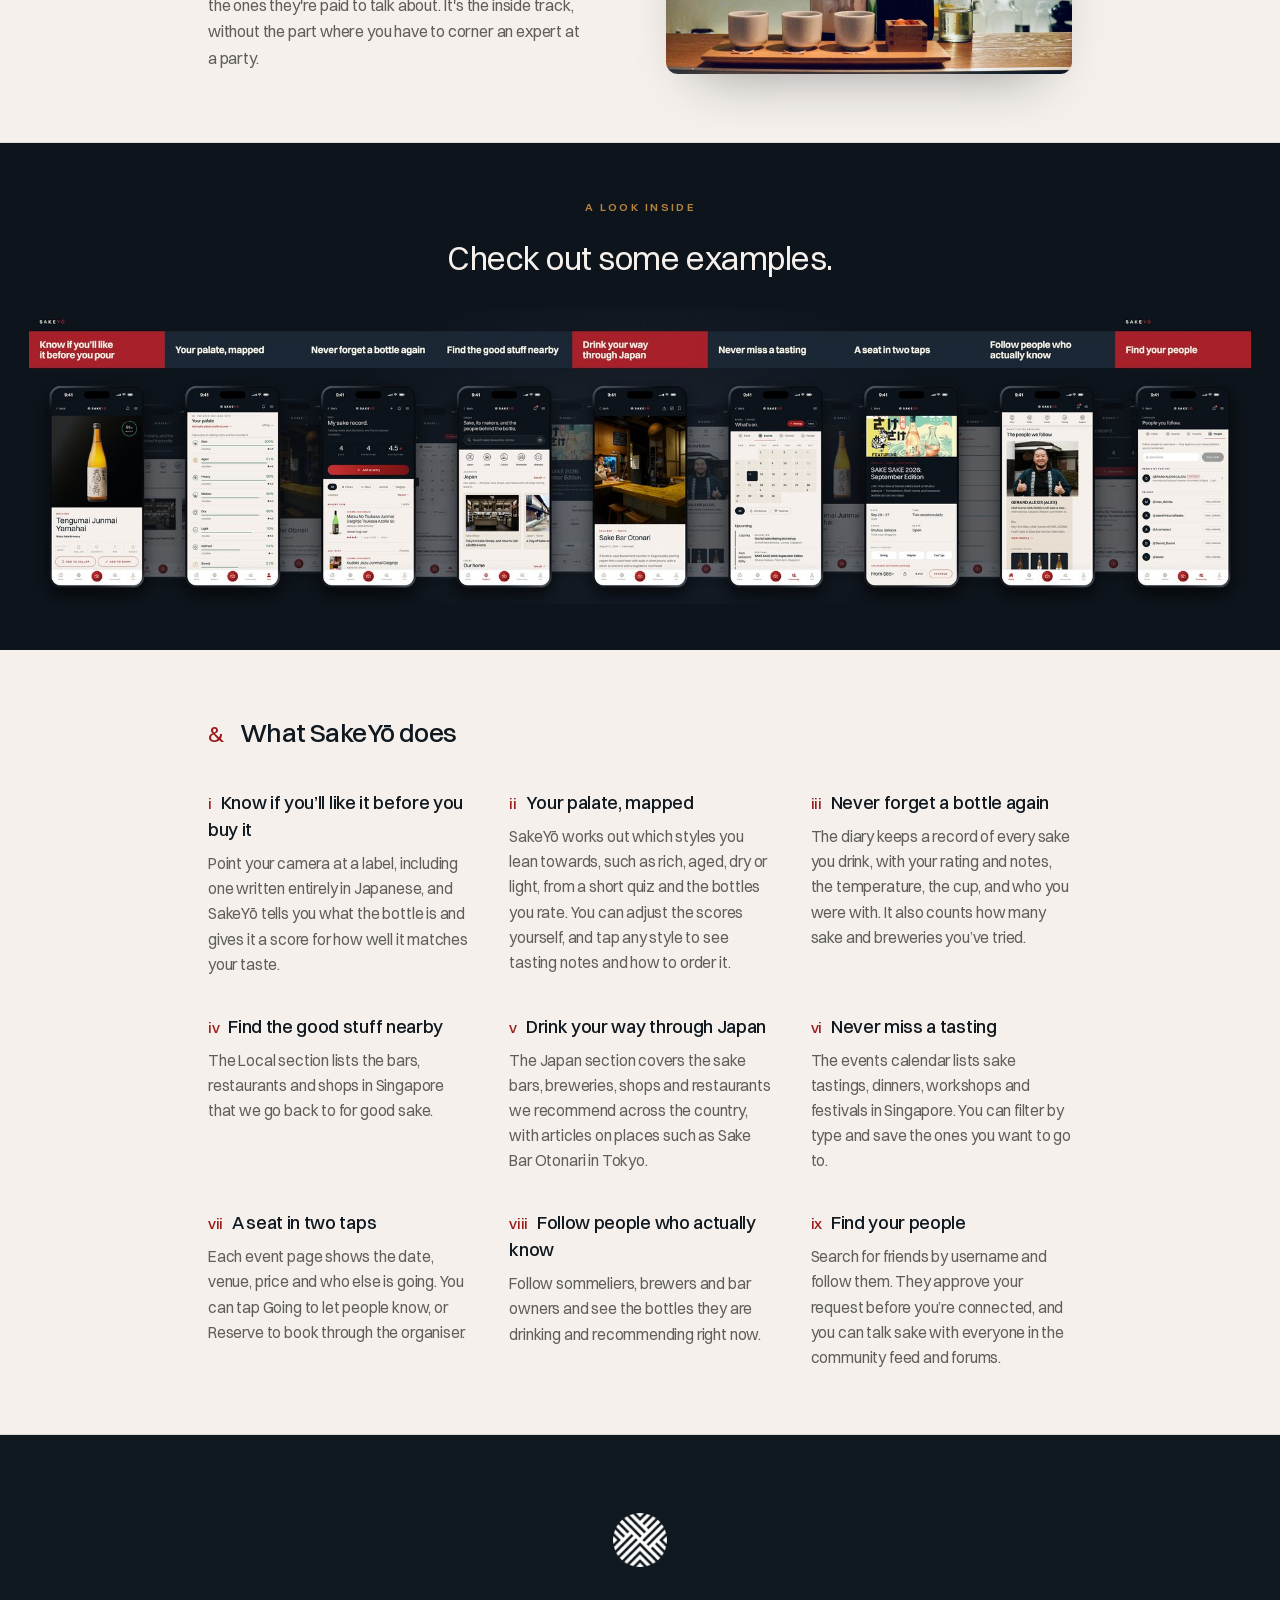
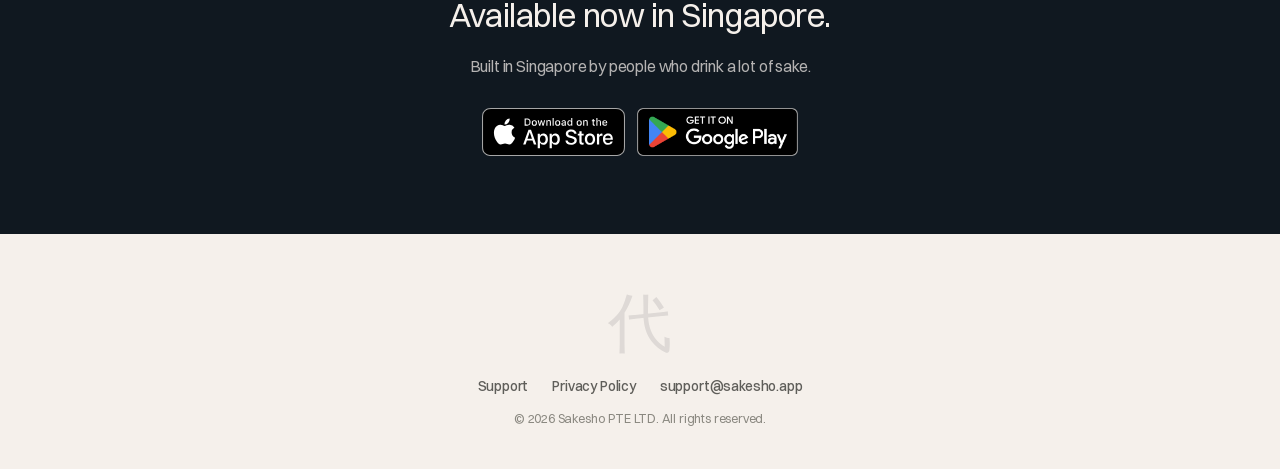
==== commit aa5353d4: "site: lead with the narrated app film, and the match as the promise The 98-second film (Brad's voice" ====
--- a/index.html
+++ b/index.html
@@ -13,7 +13,7 @@
 <link rel="icon" type="image/png" href="images/logomark-black.png">
 <meta name="apple-itunes-app" content="app-id=6757003623">
 <link rel="preload" href="fonts/Switzer-400.woff2" as="font" type="font/woff2" crossorigin>
-<link rel="stylesheet" href="styles.css?v=3">
+<link rel="stylesheet" href="styles.css?v=4">
 </head>
 <body>
 
@@ -31,19 +31,24 @@
 </nav>
 
 <header class="hero">
+  <div class="wrap wide hero-film">
+    <div class="film">
+      <video id="film" src="video/sakeyo-film.mp4" poster="images/film-poster.jpg" preload="none" playsinline controls aria-label="SakeYō: a 98-second film of the app, narrated"></video>
+      <button class="film-play" id="film-play" type="button" aria-label="Play the film with sound">
+        <span class="film-play-icon" aria-hidden="true"></span><span>Watch the film</span><span class="film-len">1:38</span>
+      </button>
+    </div>
+  </div>
   <div class="wrap hero-grid">
     <div class="hero-copy">
       <div class="overline">Sake in Singapore and Japan</div>
-      <h1>Find good sake, and the people who know it.</h1>
+      <h1>Find good sake, and know if you’ll like it before you buy.</h1>
       <p>SakeYō helps you choose with confidence, whether it's a bottle to try tonight, a restaurant down the road, or a shop in Kyoto worth the trip. Follow local sommeliers to see what they're drinking, find tastings and events near you, and keep track of every sake you drink. The more you rate, the better your recommendations get.</p>
       <div class="stores">
         <a href="https://apps.apple.com/sg/app/id6757003623"><img class="store-badge" src="images/badge-app-store.svg" alt="Download on the App Store"></a>
         <a href="https://play.google.com/store/apps/details?id=com.sakeyo.app"><img class="store-badge" src="images/badge-google-play.png" alt="Get it on Google Play"></a>
       </div>
       <p class="stores-note">Available in Singapore.</p>
-    </div>
-    <div class="hero-media">
-      <img src="images/hero-bottle.jpg" alt="A bottle of Bijofu junmai daiginjo with a blue cut-glass cup on a counter">
     </div>
   </div>
 </header>
@@ -176,5 +181,11 @@
   </div>
 </footer>
 
+<script>
+(function(){var v=document.getElementById('film'),b=document.getElementById('film-play');if(!v||!b)return;
+v.controls=false;
+b.addEventListener('click',function(){v.controls=true;b.hidden=true;var p=v.play();if(p&&p.catch)p.catch(function(){});});
+v.addEventListener('play',function(){b.hidden=true;v.controls=true;});})();
+</script>
 </body>
 </html>
--- a/styles.css
+++ b/styles.css
@@ -145,3 +145,23 @@
   .band-inner{padding:60px 28px}
   .cta{padding:60px 0}
 }
+
+/* HERO FILM — the narrated app film leads the page; copy sits under it */
+.wrap.wide{max-width:1120px}
+.hero{padding-top:40px}
+.hero-film{margin-bottom:56px}
+.film{position:relative;aspect-ratio:16/9;border-radius:16px;overflow:hidden;background:#0c0c0d;box-shadow:0 40px 80px -40px rgba(16,24,32,0.6)}
+.film video{width:100%;height:100%;display:block;object-fit:cover;background:#0c0c0d}
+.film-play{position:absolute;left:24px;bottom:24px;display:flex;white-space:nowrap;align-items:center;gap:12px;
+  font:600 16px/1 var(--sans);letter-spacing:0.01em;color:var(--cream);background:rgba(13,19,26,0.78);backdrop-filter:blur(6px);
+  border:1px solid rgba(245,240,235,0.22);border-radius:999px;padding:14px 22px 14px 16px;cursor:pointer}
+.film-play:hover{background:rgba(155,27,27,0.92);border-color:transparent}
+.film-play:focus-visible{outline:2px solid var(--gold);outline-offset:3px}
+.film-play-icon{width:30px;height:30px;border-radius:50%;background:var(--crimson);position:relative;flex:none}
+.film-play-icon::after{content:"";position:absolute;left:11px;top:8px;border-style:solid;border-width:7px 0 7px 11px;border-color:transparent transparent transparent var(--cream)}
+.film-len{color:rgba(245,240,235,0.6);font-weight:500;font-variant-numeric:tabular-nums}
+.hero-grid{grid-template-columns:1fr}
+.hero h1{font-size:clamp(28px,4vw,44px);max-width:24ch}
+.hero p{max-width:62ch}
+@media (max-width:640px){.hero{padding-top:20px}.hero-film{margin-bottom:36px}.film{border-radius:12px}.film-play{left:12px;bottom:12px;font-size:14px;gap:9px;padding:8px 14px 8px 8px}.film-play-icon{width:24px;height:24px}.film-play-icon::after{left:9px;top:6px;border-width:6px 0 6px 9px}}
+.film-play[hidden]{display:none}
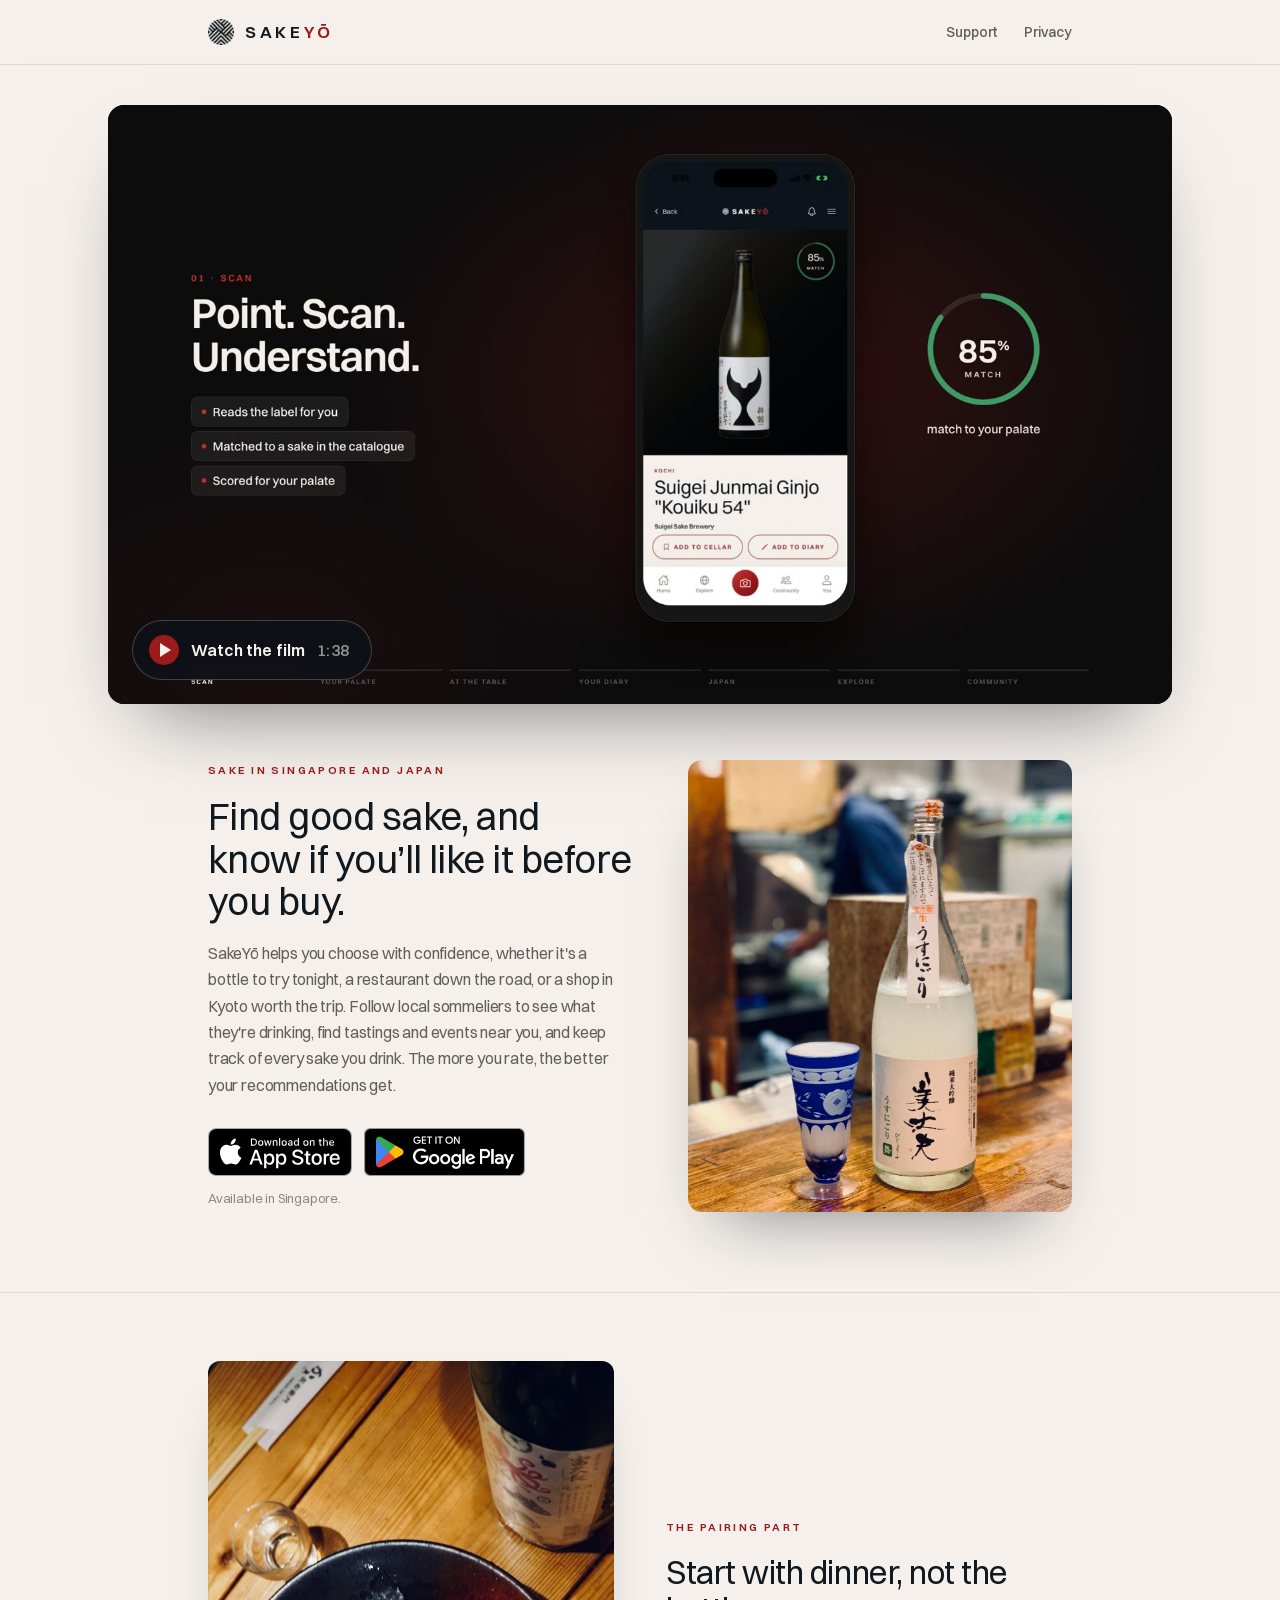
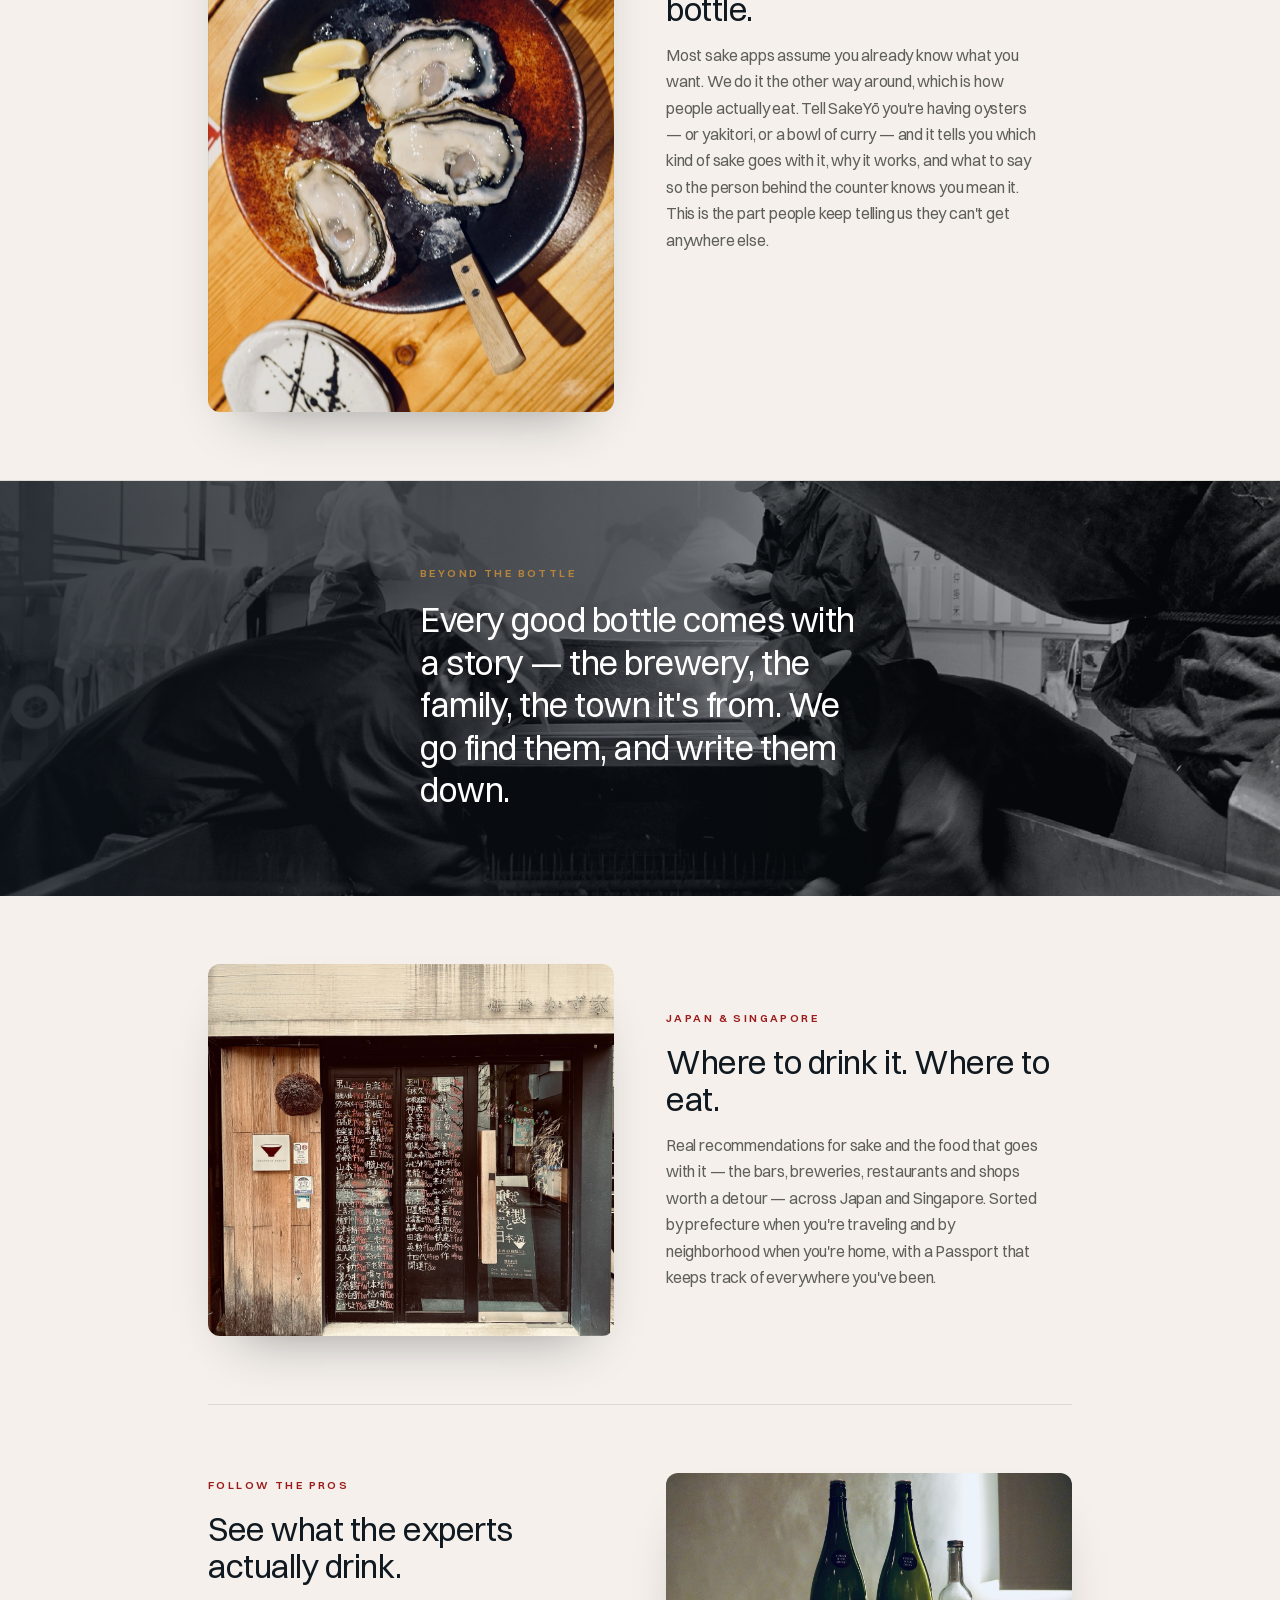
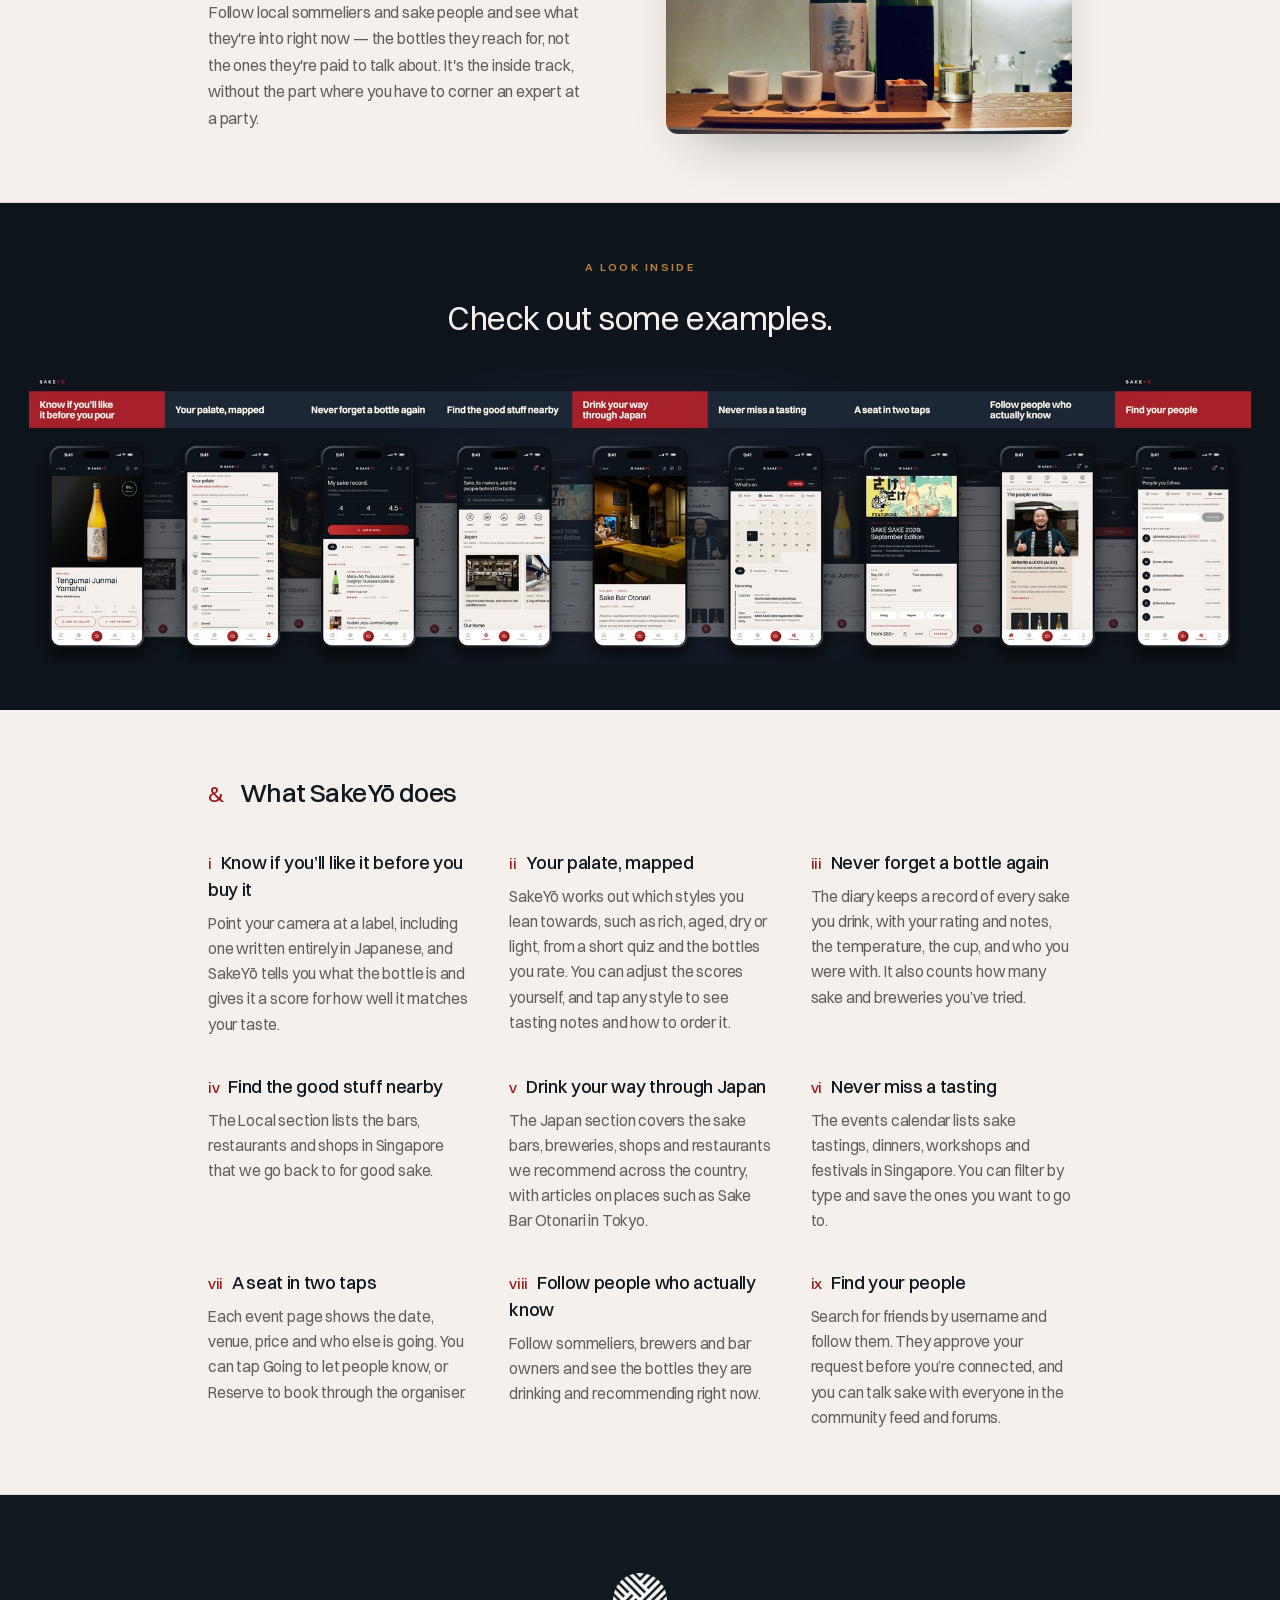
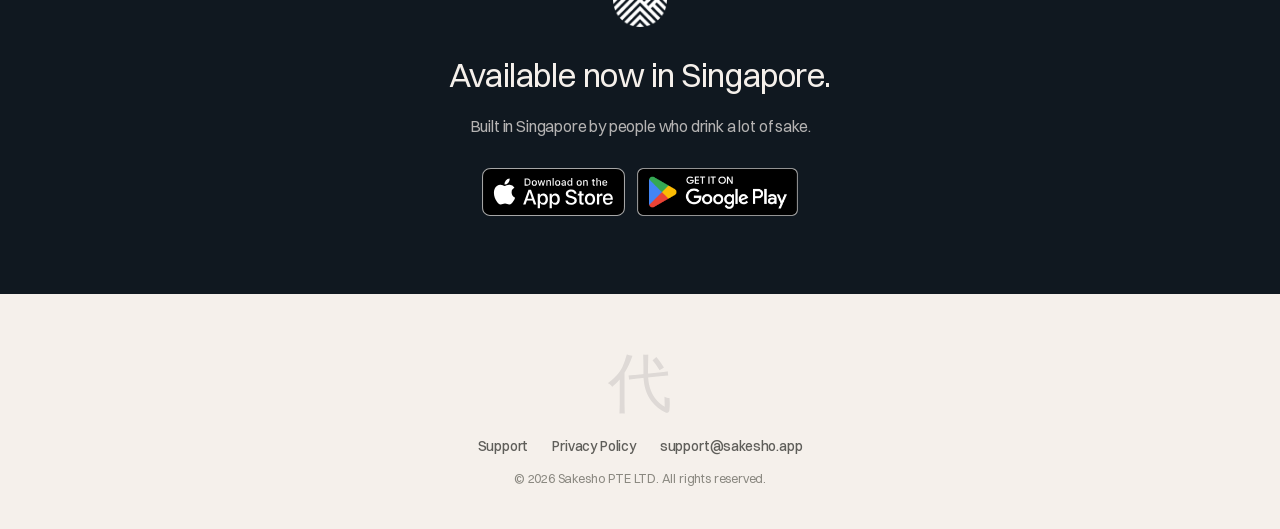
==== commit 63086fbc: "site: bring back the Bijofu photo beside the hero copy The film hero had replaced it. It sits next t" ====
--- a/index.html
+++ b/index.html
@@ -13,7 +13,7 @@
 <link rel="icon" type="image/png" href="images/logomark-black.png">
 <meta name="apple-itunes-app" content="app-id=6757003623">
 <link rel="preload" href="fonts/Switzer-400.woff2" as="font" type="font/woff2" crossorigin>
-<link rel="stylesheet" href="styles.css?v=4">
+<link rel="stylesheet" href="styles.css?v=5">
 </head>
 <body>
 
@@ -49,6 +49,9 @@
         <a href="https://play.google.com/store/apps/details?id=com.sakeyo.app"><img class="store-badge" src="images/badge-google-play.png" alt="Get it on Google Play"></a>
       </div>
       <p class="stores-note">Available in Singapore.</p>
+    </div>
+    <div class="hero-media">
+      <img src="images/hero-bottle.jpg" alt="A bottle of Bijofu junmai daiginjo with a blue cut-glass cup on a counter">
     </div>
   </div>
 </header>
--- a/styles.css
+++ b/styles.css
@@ -160,8 +160,7 @@
 .film-play-icon{width:30px;height:30px;border-radius:50%;background:var(--crimson);position:relative;flex:none}
 .film-play-icon::after{content:"";position:absolute;left:11px;top:8px;border-style:solid;border-width:7px 0 7px 11px;border-color:transparent transparent transparent var(--cream)}
 .film-len{color:rgba(245,240,235,0.6);font-weight:500;font-variant-numeric:tabular-nums}
-.hero-grid{grid-template-columns:1fr}
-.hero h1{font-size:clamp(28px,4vw,44px);max-width:24ch}
-.hero p{max-width:62ch}
+.hero h1{font-size:clamp(26px,3.4vw,38px);max-width:20ch}
 @media (max-width:640px){.hero{padding-top:20px}.hero-film{margin-bottom:36px}.film{border-radius:12px}.film-play{left:12px;bottom:12px;font-size:14px;gap:9px;padding:8px 14px 8px 8px}.film-play-icon{width:24px;height:24px}.film-play-icon::after{left:9px;top:6px;border-width:6px 0 6px 9px}}
 .film-play[hidden]{display:none}
+@media (max-width:860px){.hero-grid .hero-copy{order:1}.hero-grid .hero-media{order:2}}
